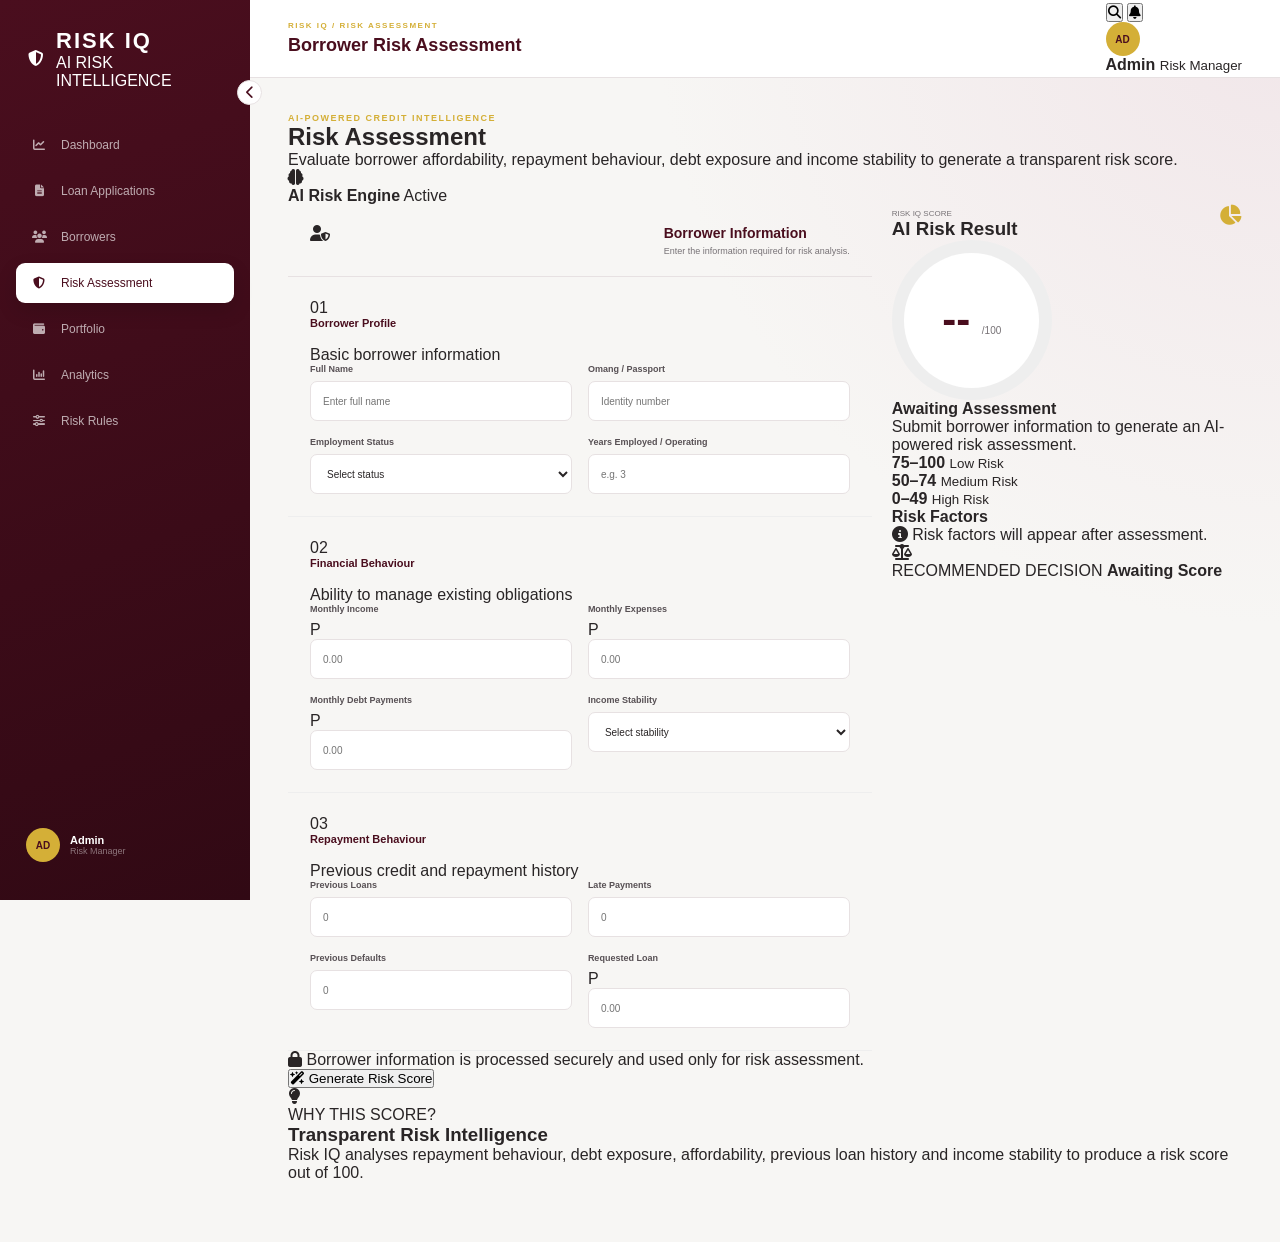
==== risk-assessment.html @ 7ef7d1f5 "Rename risk-assesment.html to risk-assessment.html" ====
<!DOCTYPE html>
<html lang="en">

<head>
    <meta charset="UTF-8">
    <meta name="viewport" content="width=device-width, initial-scale=1.0">

    <title>Risk IQ | Risk Assessment</title>

    <link rel="stylesheet" href="risk-assessment.css">

    <link
        rel="stylesheet"
        href="https://cdnjs.cloudflare.com/ajax/libs/font-awesome/6.7.2/css/all.min.css"
    >
</head>

<body>

<div class="app">

    <!-- ================= SIDEBAR ================= -->

    <aside class="sidebar">

        <div class="brand">

            <div class="brand-mark">
                <i class="fa-solid fa-shield-halved"></i>
            </div>

            <div class="brand-text">
                <h1>RISK IQ</h1>
                <span>AI RISK INTELLIGENCE</span>
            </div>

        </div>

        <button class="sidebar-toggle" id="sidebarToggle">
            <i class="fa-solid fa-chevron-left"></i>
        </button>


        <!-- NAVIGATION -->

        <nav class="navigation">

            <a href="index.html" class="nav-item">
                <i class="fa-solid fa-chart-line"></i>
                <span>Dashboard</span>
            </a>

            <a href="loan-applications.html" class="nav-item">
                <i class="fa-solid fa-file-lines"></i>
                <span>Loan Applications</span>
            </a>

            <a href="borrowers.html" class="nav-item">
                <i class="fa-solid fa-users"></i>
                <span>Borrowers</span>
            </a>

            <a href="risk-assessment.html" class="nav-item active">
                <i class="fa-solid fa-shield-halved"></i>
                <span>Risk Assessment</span>
            </a>

            <a href="portfolio.html" class="nav-item">
                <i class="fa-solid fa-wallet"></i>
                <span>Portfolio</span>
            </a>

            <a href="analytics.html" class="nav-item">
                <i class="fa-solid fa-chart-column"></i>
                <span>Analytics</span>
            </a>

            <a href="risk-rules.html" class="nav-item">
                <i class="fa-solid fa-sliders"></i>
                <span>Risk Rules</span>
            </a>

        </nav>


        <!-- SIDEBAR BOTTOM -->

        <div class="sidebar-bottom">

            <div class="admin-profile">

                <div class="avatar">
                    AD
                </div>

                <div class="admin-info">
                    <strong>Admin</strong>
                    <small>Risk Manager</small>
                </div>

            </div>

        </div>

    </aside>


    <!-- ================= MAIN ================= -->

    <main class="main">

        <!-- ================= TOPBAR ================= -->

        <header class="topbar">

            <div class="page-title">

                <div class="breadcrumb">
                    RISK IQ / RISK ASSESSMENT
                </div>

                <h2>Borrower Risk Assessment</h2>

            </div>


            <div class="top-actions">

                <button class="icon-button" title="Search">
                    <i class="fa-solid fa-magnifying-glass"></i>
                </button>

                <button class="icon-button notification" title="Notifications">
                    <i class="fa-solid fa-bell"></i>
                    <span></span>
                </button>


                <div class="top-profile">

                    <div class="avatar">
                        AD
                    </div>

                    <div>
                        <strong>Admin</strong>
                        <small>Risk Manager</small>
                    </div>

                </div>

            </div>

        </header>


        <!-- ================= CONTENT ================= -->

        <section class="content">


            <!-- PAGE HEADER -->

            <div class="page-header">

                <div>

                    <p class="eyebrow">
                        AI-POWERED CREDIT INTELLIGENCE
                    </p>

                    <h1>
                        Risk Assessment
                    </h1>

                    <p class="page-description">
                        Evaluate borrower affordability, repayment behaviour,
                        debt exposure and income stability to generate a
                        transparent risk score.
                    </p>

                </div>


                <div class="header-badge">

                    <i class="fa-solid fa-brain"></i>

                    <div>
                        <strong>AI Risk Engine</strong>
                        <span>Active</span>
                    </div>

                </div>

            </div>


            <!-- ================= ASSESSMENT CARD ================= -->

            <div class="assessment-layout">


                <!-- LEFT: FORM -->

                <div class="assessment-card">

                    <div class="card-header">

                        <div class="card-icon">
                            <i class="fa-solid fa-user-shield"></i>
                        </div>

                        <div>
                            <h3>Borrower Information</h3>
                            <p>
                                Enter the information required for risk analysis.
                            </p>
                        </div>

                    </div>


                    <form id="riskAssessmentForm">


                        <!-- BORROWER -->

                        <div class="form-section">

                            <div class="form-section-title">

                                <span>01</span>

                                <div>
                                    <h4>Borrower Profile</h4>
                                    <p>Basic borrower information</p>
                                </div>

                            </div>


                            <div class="form-grid">

                                <div class="form-group">

                                    <label for="fullName">
                                        Full Name
                                    </label>

                                    <input
                                        type="text"
                                        id="fullName"
                                        name="fullName"
                                        placeholder="Enter full name"
                                        required
                                    >

                                </div>


                                <div class="form-group">

                                    <label for="omang">
                                        Omang / Passport
                                    </label>

                                    <input
                                        type="text"
                                        id="omang"
                                        name="omang"
                                        placeholder="Identity number"
                                    >

                                </div>


                                <div class="form-group">

                                    <label for="employmentStatus">
                                        Employment Status
                                    </label>

                                    <select
                                        id="employmentStatus"
                                        name="employmentStatus"
                                    >

                                        <option value="">
                                            Select status
                                        </option>

                                        <option value="employed">
                                            Employed
                                        </option>

                                        <option value="self-employed">
                                            Self-employed
                                        </option>

                                        <option value="business-owner">
                                            Business Owner
                                        </option>

                                        <option value="unemployed">
                                            Unemployed
                                        </option>

                                    </select>

                                </div>


                                <div class="form-group">

                                    <label for="yearsEmployed">
                                        Years Employed / Operating
                                    </label>

                                    <input
                                        type="number"
                                        id="yearsEmployed"
                                        name="yearsEmployed"
                                        min="0"
                                        placeholder="e.g. 3"
                                    >

                                </div>

                            </div>

                        </div>


                        <!-- FINANCIAL -->

                        <div class="form-section">

                            <div class="form-section-title">

                                <span>02</span>

                                <div>
                                    <h4>Financial Behaviour</h4>
                                    <p>Ability to manage existing obligations</p>
                                </div>

                            </div>


                            <div class="form-grid">

                                <div class="form-group">

                                    <label for="monthlyIncome">
                                        Monthly Income
                                    </label>

                                    <div class="input-prefix">

                                        <span>P</span>

                                        <input
                                            type="number"
                                            id="monthlyIncome"
                                            name="monthlyIncome"
                                            min="0"
                                            placeholder="0.00"
                                            required
                                        >

                                    </div>

                                </div>


                                <div class="form-group">

                                    <label for="monthlyExpenses">
                                        Monthly Expenses
                                    </label>

                                    <div class="input-prefix">

                                        <span>P</span>

                                        <input
                                            type="number"
                                            id="monthlyExpenses"
                                            name="monthlyExpenses"
                                            min="0"
                                            placeholder="0.00"
                                            required
                                        >

                                    </div>

                                </div>


                                <div class="form-group">

                                    <label for="monthlyDebt">
                                        Monthly Debt Payments
                                    </label>

                                    <div class="input-prefix">

                                        <span>P</span>

                                        <input
                                            type="number"
                                            id="monthlyDebt"
                                            name="monthlyDebt"
                                            min="0"
                                            placeholder="0.00"
                                            required
                                        >

                                    </div>

                                </div>


                                <div class="form-group">

                                    <label for="incomeStability">
                                        Income Stability
                                    </label>

                                    <select
                                        id="incomeStability"
                                        name="incomeStability"
                                    >

                                        <option value="">
                                            Select stability
                                        </option>

                                        <option value="stable">
                                            Stable
                                        </option>

                                        <option value="moderate">
                                            Moderate
                                        </option>

                                        <option value="unstable">
                                            Unstable
                                        </option>

                                    </select>

                                </div>

                            </div>

                        </div>


                        <!-- REPAYMENT -->

                        <div class="form-section">

                            <div class="form-section-title">

                                <span>03</span>

                                <div>
                                    <h4>Repayment Behaviour</h4>
                                    <p>Previous credit and repayment history</p>
                                </div>

                            </div>


                            <div class="form-grid">

                                <div class="form-group">

                                    <label for="previousLoans">
                                        Previous Loans
                                    </label>

                                    <input
                                        type="number"
                                        id="previousLoans"
                                        name="previousLoans"
                                        min="0"
                                        placeholder="0"
                                    >

                                </div>


                                <div class="form-group">

                                    <label for="latePayments">
                                        Late Payments
                                    </label>

                                    <input
                                        type="number"
                                        id="latePayments"
                                        name="latePayments"
                                        min="0"
                                        placeholder="0"
                                    >

                                </div>


                                <div class="form-group">

                                    <label for="previousDefaults">
                                        Previous Defaults
                                    </label>

                                    <input
                                        type="number"
                                        id="previousDefaults"
                                        name="previousDefaults"
                                        min="0"
                                        placeholder="0"
                                    >

                                </div>


                                <div class="form-group">

                                    <label for="loanAmount">
                                        Requested Loan
                                    </label>

                                    <div class="input-prefix">

                                        <span>P</span>

                                        <input
                                            type="number"
                                            id="loanAmount"
                                            name="loanAmount"
                                            min="0"
                                            placeholder="0.00"
                                            required
                                        >

                                    </div>

                                </div>

                            </div>

                        </div>


                        <!-- ACTION -->

                        <div class="form-actions">

                            <div class="security-note">

                                <i class="fa-solid fa-lock"></i>

                                <span>
                                    Borrower information is processed securely
                                    and used only for risk assessment.
                                </span>

                            </div>


                            <button
                                type="submit"
                                class="assessment-button"
                            >

                                <i class="fa-solid fa-wand-magic-sparkles"></i>

                                Generate Risk Score

                            </button>

                        </div>

                    </form>

                </div>


                <!-- RIGHT: RISK RESULT -->

                <div class="risk-result-card">


                    <div class="result-header">

                        <div>

                            <p class="result-eyebrow">
                                RISK IQ SCORE
                            </p>

                            <h3>AI Risk Result</h3>

                        </div>

                        <i class="fa-solid fa-chart-pie"></i>

                    </div>


                    <!-- SCORE -->

                    <div class="score-container">

                        <div class="score-circle">

                            <div>

                                <strong id="riskScore">
                                    --
                                </strong>

                                <span>/100</span>

                            </div>

                        </div>

                        <h4 id="riskLevel">
                            Awaiting Assessment
                        </h4>

                        <p id="riskDescription">
                            Submit borrower information to generate
                            an AI-powered risk assessment.
                        </p>

                    </div>


                    <!-- RISK SCALE -->

                    <div class="risk-scale">

                        <div class="scale-item">

                            <span class="scale-dot low"></span>

                            <div>
                                <strong>75–100</strong>
                                <small>Low Risk</small>
                            </div>

                        </div>


                        <div class="scale-item">

                            <span class="scale-dot medium"></span>

                            <div>
                                <strong>50–74</strong>
                                <small>Medium Risk</small>
                            </div>

                        </div>


                        <div class="scale-item">

                            <span class="scale-dot high"></span>

                            <div>
                                <strong>0–49</strong>
                                <small>High Risk</small>
                            </div>

                        </div>

                    </div>


                    <!-- FACTORS -->

                    <div class="risk-factors">

                        <h4>
                            Risk Factors
                        </h4>

                        <div id="riskFactors">

                            <div class="empty-factor">

                                <i class="fa-solid fa-circle-info"></i>

                                <span>
                                    Risk factors will appear after assessment.
                                </span>

                            </div>

                        </div>

                    </div>


                    <!-- DECISION -->

                    <div class="decision-box">

                        <div class="decision-icon">
                            <i class="fa-solid fa-scale-balanced"></i>
                        </div>

                        <div>

                            <span>
                                RECOMMENDED DECISION
                            </span>

                            <strong id="loanDecision">
                                Awaiting Score
                            </strong>

                        </div>

                    </div>


                </div>

            </div>


            <!-- ================= EXPLANATION ================= -->

            <div class="explanation-card">

                <div class="explanation-icon">
                    <i class="fa-solid fa-lightbulb"></i>
                </div>

                <div>

                    <span>
                        WHY THIS SCORE?
                    </span>

                    <h3>
                        Transparent Risk Intelligence
                    </h3>

                    <p id="riskReasoning">

                        Risk IQ analyses repayment behaviour,
                        debt exposure, affordability, previous loan
                        history and income stability to produce a
                        risk score out of 100.

                    </p>

                </div>

            </div>

        </section>

    </main>

</div>


<!-- ================= JAVASCRIPT ================= -->

<script type="module" src="risk-assessment.js"></script>

</body>

</html>
---- risk-assessment.css ----
:root {

    --burgundy: #4A0E1E;
    --burgundy-dark: #310914;
    --burgundy-light: #6B1A2C;

    --gold: #D4AF37;
    --gold-light: #F3E5A3;

    --white: #ffffff;

    --background: #F7F6F4;
    --text: #292526;
    --muted: #777276;

    --border: #E7E1E2;

    --green: #2E7D5B;
    --red: #B84040;

}


/* ================= RESET ================= */

* {
    box-sizing: border-box;
    margin: 0;
    padding: 0;
}


body {

    font-family: Arial, sans-serif;

    background:
        radial-gradient(
            circle at top right,
            #f1e6e9 0,
            transparent 35%
        ),
        var(--background);

    color: var(--text);

}


a {
    text-decoration: none;
    color: inherit;
}


button,
input,
select {
    font-family: inherit;
}


/* ================= APP ================= */

.app {
    min-height: 100vh;
}


/* ================= SIDEBAR ================= */

.sidebar {

    width: 250px;

    height: 100vh;

    position: fixed;

    left: 0;
    top: 0;

    background:
        linear-gradient(
            160deg,
            var(--burgundy),
            var(--burgundy-dark)
        );

    color: white;

    padding: 24px 16px;

    display: flex;
    flex-direction: column;

    transition: .25s ease;

    z-index: 20;

}


.brand {

    display: flex;

    align-items: center;

    gap: 12px;

    padding:
        4px
        12px
        35px;

}


.brand-logo {

    width: 43px;
    height: 43px;

    border-radius: 12px;

    background: var(--gold);

    color: var(--burgundy);

    display: grid;

    place-items: center;

    font-size: 20px;

    box-shadow:
        0 8px 20px #0003;

}


.brand-text h1 {

    font-size: 22px;

    letter-spacing: 2px;

    font-weight: 900;

}


.brand-text h1 span {
    color: var(--gold);
}


.brand-text small {

    display: block;

    color: #ffffff99;

    font-size: 7px;

    letter-spacing: 1.5px;

    margin-top: 2px;

}


.navigation {

    display: flex;

    flex-direction: column;

    gap: 6px;

}


.nav-item {

    color: #ffffffa8;

    padding: 13px 14px;

    border-radius: 9px;

    display: flex;

    align-items: center;

    gap: 13px;

    font-size: 12px;

    transition: .2s;

}


.nav-item i {
    width: 18px;
    text-align: center;
}


.nav-item:hover {

    background: #ffffff12;

    color: white;

}


.nav-item.active {

    background: white;

    color: var(--burgundy);

    box-shadow:
        0 8px 20px #0002;

}


.sidebar-bottom {
    margin-top: auto;
}


.system-status {

    font-size: 9px;

    color: #ffffff80;

    padding: 12px 10px;

    border-bottom:
        1px solid #ffffff15;

    margin-bottom: 10px;

}


.status-dot {

    width: 7px;
    height: 7px;

    display: inline-block;

    border-radius: 50%;

    background: #4CAF50;

    margin-right: 7px;

}


.admin-profile {

    padding: 14px 10px;

    display: flex;

    align-items: center;

    gap: 10px;

}


.admin-profile strong,
.admin-profile small {
    display: block;
}


.admin-profile strong {
    font-size: 11px;
}


.admin-profile small {

    color: #ffffff70;

    font-size: 9px;

}


.avatar {

    width: 34px;
    height: 34px;

    border-radius: 50%;

    background: var(--gold);

    color: var(--burgundy);

    display: grid;

    place-items: center;

    font-weight: bold;

    font-size: 10px;

}


/* ================= SIDEBAR BUTTON ================= */

.sidebar-toggle {

    position: absolute;

    right: -12px;
    top: 80px;

    width: 25px;
    height: 25px;

    border-radius: 50%;

    border:
        1px solid var(--border);

    background: white;

    color: var(--burgundy);

    cursor: pointer;

}


/* ================= COLLAPSED ================= */

.sidebar.collapsed {
    width: 72px;
}


.sidebar.collapsed .brand-text,
.sidebar.collapsed .nav-item span,
.sidebar.collapsed .admin-profile > div:nth-child(2),
.sidebar.collapsed .system-status {
    display: none;
}


.sidebar.collapsed .brand,
.sidebar.collapsed .nav-item,
.sidebar.collapsed .admin-profile {
    justify-content: center;
}


.main {
    margin-left: 250px;
    transition: .25s ease;
}


.main.collapsed {
    margin-left: 72px;
}


/* ================= TOPBAR ================= */

.topbar {

    height: 78px;

    background: white;

    border-bottom:
        1px solid var(--border);

    padding:
        0 38px;

    display: flex;

    align-items: center;

    justify-content: space-between;

}


.breadcrumb {

    color: var(--gold);

    font-size: 8px;

    letter-spacing: 1.5px;

    font-weight: bold;

}


.topbar h2 {

    color: var(--burgundy);

    font-size: 18px;

    margin-top: 5px;

}


.top-right {

    display: flex;

    align-items: center;

    gap: 18px;

}


.live-indicator {

    font-size: 8px;

    color: var(--green);

    font-weight: bold;

}


.live-indicator span {

    display: inline-block;

    width: 6px;
    height: 6px;

    border-radius: 50%;

    background: var(--green);

    margin-right: 5px;

}


/* ================= CONTENT ================= */

.content {

    padding:
        35px
        38px
        60px;

}


.page-heading {

    display: flex;

    justify-content: space-between;

    align-items: center;

    margin-bottom: 30px;

}


.eyebrow {

    color: var(--gold);

    font-size: 9px;

    font-weight: bold;

    letter-spacing: 1.5px;

}


.page-heading h1 {

    color: var(--burgundy);

    font-size: 34px;

    margin: 7px 0;

    letter-spacing: -.7px;

}


.page-heading h1 strong {
    color: var(--gold);
}


.page-heading p {

    color: var(--muted);

    font-size: 11px;

    max-width: 580px;

    line-height: 1.6;

}


/* ================= ENGINE ================= */

.engine-card {

    display: flex;

    align-items: center;

    gap: 12px;

    background: white;

    border: 1px solid var(--border);

    padding: 13px 16px;

    border-radius: 12px;

    box-shadow:
        0 10px 30px #4a0e1e08;

}


.engine-icon {

    width: 38px;
    height: 38px;

    border-radius: 9px;

    background: #f8f0d6;

    color: var(--gold);

    display: grid;

    place-items: center;

}


.engine-card strong,
.engine-card span {

    display: block;

}


.engine-card strong {

    color: var(--burgundy);

    font-size: 10px;

}


.engine-card span {

    color: var(--muted);

    font-size: 8px;

    margin-top: 3px;

}


.engine-card > i {

    color: var(--green);

    margin-left: 8px;

}


/* ================= LAYOUT ================= */

.assessment-layout {

    display: grid;

    grid-template-columns:
        minmax(500px, 1.25fr)
        minmax(350px, .75fr);

    gap: 20px;

    align-items: start;

}


.card {

    background: white;

    border:
        1px solid var(--border);

    border-radius: 13px;

    box-shadow:
        0 8px 30px #4a0e1e07;

}


/* ================= CARD HEADER ================= */

.card-header {

    display: flex;

    justify-content: space-between;

    align-items: flex-start;

    padding: 20px 22px;

    border-bottom:
        1px solid var(--border);

}


.card-header h3 {

    color: var(--burgundy);

    font-size: 14px;

}


.card-header h3 i {

    color: var(--gold);

    margin-right: 7px;

}


.card-header p {

    color: var(--muted);

    font-size: 9px;

    margin-top: 5px;

}


.required {

    color: var(--muted);

    font-size: 8px;

}


/* ================= FORM ================= */

.form-section {

    padding: 22px;

    border-bottom:
        1px solid #eee;

}


.form-section h4 {

    color: var(--burgundy);

    font-size: 11px;

    margin-bottom: 17px;

}


.form-section h4 i {

    color: var(--gold);

    margin-right: 7px;

}


.form-grid {

    display: grid;

    grid-template-columns: 1fr 1fr;

    gap: 16px;

}


.form-group label {

    display: block;

    color: #575054;

    font-size: 9px;

    font-weight: bold;

    margin-bottom: 7px;

}


.form-group input,
.form-group select {

    width: 100%;

    height: 40px;

    border:
        1px solid var(--border);

    border-radius: 7px;

    padding:
        0 12px;

    background: #fff;

    outline: none;

    color: var(--text);

    font-size: 10px;

    transition: .2s;

}


.form-group input:focus,
.form-group select:focus {

    border-color: var(--gold);

    box-shadow:
        0 0 0 3px #d4af3715;

}


/* ================= MONEY ================= */

.money-input {

    display: flex;

    height: 40px;

    border:
        1px solid var(--border);

    border-radius: 7px;

    overflow: hidden;

}


.money-input span {

    width: 38px;

    display: grid;

    place-items: center;

    background: #faf7ec;

    color: var(--gold);

    font-weight: bold;

    font-size: 11px;

}


.money-input input {

    border: 0 !important;

    box-shadow: none !important;

}


/* ================= BUTTON ================= */

.assess-button {

    width: calc(100% - 44px);

    margin: 22px;

    border: 0;

    height: 48px;

    border-radius: 8px;

    background:
        linear-gradient(
            135deg,
            var(--burgundy),
            var(--burgundy-light)
        );

    color: white;

    font-size: 11px;

    font-weight: bold;

    cursor: pointer;

    display: flex;

    justify-content: center;

    align-items: center;

    gap: 12px;

    transition: .2s;

    box-shadow:
        0 8px 20px #4a0e1e25;

}


.assess-button:hover {

    transform: translateY(-2px);

    box-shadow:
        0 12px 25px #4a0e1e35;

}


/* ================= RESULT ================= */

.result-panel {

    display: flex;

    flex-direction: column;

    gap: 18px;

}


.result-card {

    padding: 22px;

    background:
        linear-gradient(
            145deg,
            #ffffff,
            #fffdf8
        );

}


.result-header {

    display: flex;

    justify-content: space-between;

}


.result-label {

    color: var(--gold);

    font-size: 9px;

    font-weight: bold;

    letter-spacing: 1.5px;

}


.result-header p {

    color: var(--muted);

    font-size: 8px;

    margin-top: 4px;

}


.result-header > i {

    color: var(--gold);

    font-size: 20px;

}


/* ================= SCORE ================= */

.score-area {

    display: flex;

    flex-direction: column;

    align-items: center;

    padding: 22px 0;

}


.score-circle {

    width: 160px;
    height: 160px;

    border-radius: 50%;

    background:
        conic-gradient(
            var(--gold) 0deg,
            var(--burgundy) 0deg,
            #eee 0deg
        );

    display: grid;

    place-items: center;

    position: relative;

}


.score-circle::after {

    content: "";

    position: absolute;

    width: 135px;
    height: 135px;

    border-radius: 50%;

    background: white;

}


.score-circle div {

    position: relative;

    z-index: 2;

    text-align: center;

}


.score-circle strong {

    color: var(--burgundy);

    font-size: 42px;

}


.score-circle span {

    color: var(--muted);

    font-size: 10px;

}


.risk-status {

    margin-top: 14px;

    padding:
        7px 14px;

    border-radius: 20px;

    background: #f2eeee;

    color: var(--muted);

    font-size: 9px;

    font-weight: bold;

    letter-spacing: .5px;

}


/* ================= RECOMMENDATION ================= */

.recommendation {

    display: flex;

    gap: 12px;

    padding: 14px;

    background: #faf7ec;

    border-radius: 9px;

}


.recommendation > i {

    color: var(--gold);

    margin-top: 2px;

}


.recommendation strong {

    color: var(--burgundy);

    font-size: 10px;

}


.recommendation p {

    color: var(--muted);

    font-size: 9px;

    line-height: 1.5;

    margin-top: 4px;

}


/* ================= BREAKDOWN ================= */

.breakdown-card {

    padding-bottom: 18px;

}


.risk-factor {

    padding:
        12px 22px;

}


.factor-name {

    display: flex;

    justify-content: space-between;

    margin-bottom: 7px;

}


.factor-name span {

    color: #5d565a;

    font-size: 9px;

}


.factor-name strong {

    color: var(--burgundy);

    font-size: 9px;

}


.progress {

    width: 100%;

    height: 6px;

    background: #eee;

    border-radius: 10px;

    overflow: hidden;

}


.progress i {

    display: block;

    width: 0%;

    height: 100%;

    background:
        linear-gradient(
            90deg,
            var(--burgundy),
            var(--gold)
        );

    border-radius: 10px;

    transition:
        width .7s ease;

}


/* ================= REASONING ================= */

.reasoning-card {

    padding-bottom: 10px;

}


.reasoning-item {

    display: flex;

    gap: 10px;

    padding:
        11px 20px;

    border-bottom:
        1px solid #eee;

}


.reasoning-item i {

    color: var(--gold);

    margin-top: 2px;

}


.reasoning-item p {

    color: #625c60;

    font-size: 9px;

    line-height: 1.5;

}


.empty-reasoning {

    text-align: center;

    padding: 25px;

    color: var(--muted);

}


.empty-reasoning i {

    font-size: 20px;

    color: var(--gold);

    margin-bottom: 10px;

}


.empty-reasoning p {

    font-size: 9px;

}


/* ================= RESPONSIVE ================= */

@media(max-width:1100px) {

    .assessment-layout {

        grid-template-columns: 1fr;

    }

    .result-panel {

        display: grid;

        grid-template-columns: 1fr 1fr;

    }

    .reasoning-card {

        grid-column: 1 / -1;

    }

}


@media(max-width:800px) {

    .sidebar {

        width: 72px;

    }

    .brand-text,
    .nav-item span,
    .admin-profile > div:nth-child(2),
    .system-status {

        display: none;

    }

    .brand,
    .nav-item,
    .admin-profile {

        justify-content: center;

    }

    .main {

        margin-left: 72px;

    }

    .page-heading {

        flex-direction: column;

        align-items: flex-start;

        gap: 20px;

    }

    .result-panel {

        display: block;

    }

}


@media(max-width:600px) {

    .content {

        padding:
            25px 16px;

    }

    .topbar {

        padding:
            0 16px;

    }

    .form-grid {

        grid-template-columns: 1fr;

    }

    .page-heading h1 {

        font-size: 27px;

    }

}
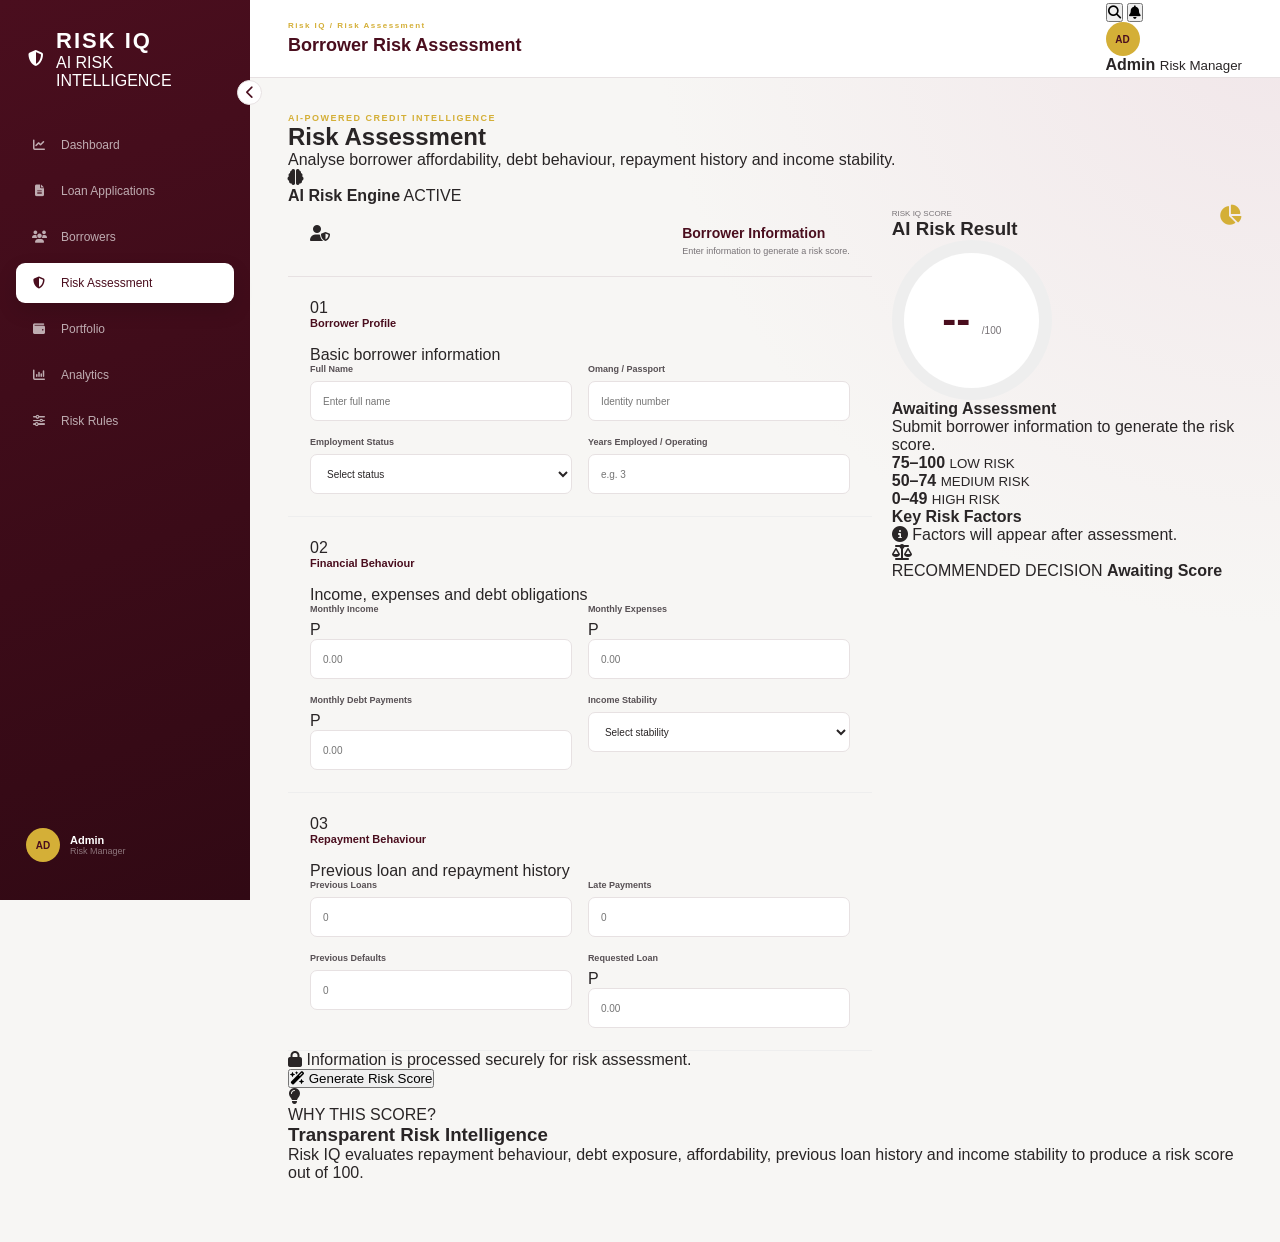
==== commit 4a70545e: "Refactor comments and improve text clarity Refactor comments and improve text clarity throughout the" ====
--- a/risk-assessment.html
+++ b/risk-assessment.html
@@ -19,8 +19,7 @@
 
 <div class="app">
 
-    <!-- ================= SIDEBAR ================= -->
-
+    <!-- SIDEBAR -->
     <aside class="sidebar">
 
         <div class="brand">
@@ -36,12 +35,14 @@
 
         </div>
 
-        <button class="sidebar-toggle" id="sidebarToggle">
+        <button
+            type="button"
+            class="sidebar-toggle"
+            id="sidebarToggle"
+        >
             <i class="fa-solid fa-chevron-left"></i>
         </button>
 
-
-        <!-- NAVIGATION -->
 
         <nav class="navigation">
 
@@ -50,7 +51,7 @@
                 <span>Dashboard</span>
             </a>
 
-            <a href="loan-applications.html" class="nav-item">
+            <a href="Loan-applications.html" class="nav-item">
                 <i class="fa-solid fa-file-lines"></i>
                 <span>Loan Applications</span>
             </a>
@@ -83,8 +84,6 @@
         </nav>
 
 
-        <!-- SIDEBAR BOTTOM -->
-
         <div class="sidebar-bottom">
 
             <div class="admin-profile">
@@ -105,18 +104,17 @@
     </aside>
 
 
-    <!-- ================= MAIN ================= -->
-
+    <!-- MAIN -->
     <main class="main">
 
-        <!-- ================= TOPBAR ================= -->
-
+
+        <!-- TOPBAR -->
         <header class="topbar">
 
             <div class="page-title">
 
                 <div class="breadcrumb">
-                    RISK IQ / RISK ASSESSMENT
+                    Risk IQ / Risk Assessment
                 </div>
 
                 <h2>Borrower Risk Assessment</h2>
@@ -126,11 +124,20 @@
 
             <div class="top-actions">
 
-                <button class="icon-button" title="Search">
+                <button
+                    type="button"
+                    class="icon-button"
+                    title="Search"
+                >
                     <i class="fa-solid fa-magnifying-glass"></i>
                 </button>
 
-                <button class="icon-button notification" title="Notifications">
+
+                <button
+                    type="button"
+                    class="icon-button notification"
+                    title="Notifications"
+                >
                     <i class="fa-solid fa-bell"></i>
                     <span></span>
                 </button>
@@ -154,13 +161,12 @@
         </header>
 
 
-        <!-- ================= CONTENT ================= -->
-
+
+        <!-- CONTENT -->
         <section class="content">
 
 
-            <!-- PAGE HEADER -->
-
+            <!-- HEADER -->
             <div class="page-header">
 
                 <div>
@@ -174,9 +180,8 @@
                     </h1>
 
                     <p class="page-description">
-                        Evaluate borrower affordability, repayment behaviour,
-                        debt exposure and income stability to generate a
-                        transparent risk score.
+                        Analyse borrower affordability, debt behaviour,
+                        repayment history and income stability.
                     </p>
 
                 </div>
@@ -188,7 +193,7 @@
 
                     <div>
                         <strong>AI Risk Engine</strong>
-                        <span>Active</span>
+                        <span>ACTIVE</span>
                     </div>
 
                 </div>
@@ -196,13 +201,12 @@
             </div>
 
 
-            <!-- ================= ASSESSMENT CARD ================= -->
-
+
+            <!-- MAIN GRID -->
             <div class="assessment-layout">
 
 
-                <!-- LEFT: FORM -->
-
+                <!-- FORM CARD -->
                 <div class="assessment-card">
 
                     <div class="card-header">
@@ -213,19 +217,20 @@
 
                         <div>
                             <h3>Borrower Information</h3>
+
                             <p>
-                                Enter the information required for risk analysis.
+                                Enter information to generate a risk score.
                             </p>
                         </div>
 
                     </div>
 
 
+
                     <form id="riskAssessmentForm">
 
 
-                        <!-- BORROWER -->
-
+                        <!-- SECTION 1 -->
                         <div class="form-section">
 
                             <div class="form-section-title">
@@ -241,6 +246,7 @@
 
 
                             <div class="form-grid">
+
 
                                 <div class="form-group">
 
@@ -253,10 +259,10 @@
                                         id="fullName"
                                         name="fullName"
                                         placeholder="Enter full name"
-                                        required
                                     >
 
                                 </div>
+
 
 
                                 <div class="form-group">
@@ -275,6 +281,7 @@
                                 </div>
 
 
+
                                 <div class="form-group">
 
                                     <label for="employmentStatus">
@@ -309,6 +316,7 @@
                                     </select>
 
                                 </div>
+
 
 
                                 <div class="form-group">
@@ -332,8 +340,8 @@
                         </div>
 
 
-                        <!-- FINANCIAL -->
-
+
+                        <!-- SECTION 2 -->
                         <div class="form-section">
 
                             <div class="form-section-title">
@@ -342,13 +350,14 @@
 
                                 <div>
                                     <h4>Financial Behaviour</h4>
-                                    <p>Ability to manage existing obligations</p>
+                                    <p>Income, expenses and debt obligations</p>
                                 </div>
 
                             </div>
 
 
                             <div class="form-grid">
+
 
                                 <div class="form-group">
 
@@ -366,12 +375,12 @@
                                             name="monthlyIncome"
                                             min="0"
                                             placeholder="0.00"
-                                            required
                                         >
 
                                     </div>
 
                                 </div>
+
 
 
                                 <div class="form-group">
@@ -390,12 +399,12 @@
                                             name="monthlyExpenses"
                                             min="0"
                                             placeholder="0.00"
-                                            required
                                         >
 
                                     </div>
 
                                 </div>
+
 
 
                                 <div class="form-group">
@@ -414,12 +423,12 @@
                                             name="monthlyDebt"
                                             min="0"
                                             placeholder="0.00"
-                                            required
                                         >
 
                                     </div>
 
                                 </div>
+
 
 
                                 <div class="form-group">
@@ -458,8 +467,8 @@
                         </div>
 
 
-                        <!-- REPAYMENT -->
-
+
+                        <!-- SECTION 3 -->
                         <div class="form-section">
 
                             <div class="form-section-title">
@@ -468,13 +477,14 @@
 
                                 <div>
                                     <h4>Repayment Behaviour</h4>
-                                    <p>Previous credit and repayment history</p>
+                                    <p>Previous loan and repayment history</p>
                                 </div>
 
                             </div>
 
 
                             <div class="form-grid">
+
 
                                 <div class="form-group">
 
@@ -493,6 +503,7 @@
                                 </div>
 
 
+
                                 <div class="form-group">
 
                                     <label for="latePayments">
@@ -510,6 +521,7 @@
                                 </div>
 
 
+
                                 <div class="form-group">
 
                                     <label for="previousDefaults">
@@ -527,6 +539,7 @@
                                 </div>
 
 
+
                                 <div class="form-group">
 
                                     <label for="loanAmount">
@@ -543,7 +556,6 @@
                                             name="loanAmount"
                                             min="0"
                                             placeholder="0.00"
-                                            required
                                         >
 
                                     </div>
@@ -555,8 +567,8 @@
                         </div>
 
 
+
                         <!-- ACTION -->
-
                         <div class="form-actions">
 
                             <div class="security-note">
@@ -564,8 +576,8 @@
                                 <i class="fa-solid fa-lock"></i>
 
                                 <span>
-                                    Borrower information is processed securely
-                                    and used only for risk assessment.
+                                    Information is processed securely
+                                    for risk assessment.
                                 </span>
 
                             </div>
@@ -589,8 +601,8 @@
                 </div>
 
 
-                <!-- RIGHT: RISK RESULT -->
-
+
+                <!-- RESULT CARD -->
                 <div class="risk-result-card">
 
 
@@ -602,7 +614,9 @@
                                 RISK IQ SCORE
                             </p>
 
-                            <h3>AI Risk Result</h3>
+                            <h3>
+                                AI Risk Result
+                            </h3>
 
                         </div>
 
@@ -611,8 +625,8 @@
                     </div>
 
 
+
                     <!-- SCORE -->
-
                     <div class="score-container">
 
                         <div class="score-circle">
@@ -629,21 +643,24 @@
 
                         </div>
 
+
                         <h4 id="riskLevel">
                             Awaiting Assessment
                         </h4>
 
+
                         <p id="riskDescription">
                             Submit borrower information to generate
-                            an AI-powered risk assessment.
+                            the risk score.
                         </p>
 
                     </div>
 
 
-                    <!-- RISK SCALE -->
-
+
+                    <!-- SCALE -->
                     <div class="risk-scale">
+
 
                         <div class="scale-item">
 
@@ -651,7 +668,7 @@
 
                             <div>
                                 <strong>75–100</strong>
-                                <small>Low Risk</small>
+                                <small>LOW RISK</small>
                             </div>
 
                         </div>
@@ -663,7 +680,7 @@
 
                             <div>
                                 <strong>50–74</strong>
-                                <small>Medium Risk</small>
+                                <small>MEDIUM RISK</small>
                             </div>
 
                         </div>
@@ -675,7 +692,7 @@
 
                             <div>
                                 <strong>0–49</strong>
-                                <small>High Risk</small>
+                                <small>HIGH RISK</small>
                             </div>
 
                         </div>
@@ -683,14 +700,15 @@
                     </div>
 
 
+
                     <!-- FACTORS -->
-
                     <div class="risk-factors">
 
                         <h4>
-                            Risk Factors
+                            Key Risk Factors
                         </h4>
 
+
                         <div id="riskFactors">
 
                             <div class="empty-factor">
@@ -698,7 +716,7 @@
                                 <i class="fa-solid fa-circle-info"></i>
 
                                 <span>
-                                    Risk factors will appear after assessment.
+                                    Factors will appear after assessment.
                                 </span>
 
                             </div>
@@ -708,13 +726,16 @@
                     </div>
 
 
+
                     <!-- DECISION -->
-
                     <div class="decision-box">
 
                         <div class="decision-icon">
+
                             <i class="fa-solid fa-scale-balanced"></i>
-                        </div>
+
+                        </div>
+
 
                         <div>
 
@@ -730,19 +751,21 @@
 
                     </div>
 
-
                 </div>
 
             </div>
 
 
-            <!-- ================= EXPLANATION ================= -->
-
+
+            <!-- EXPLANATION -->
             <div class="explanation-card">
 
                 <div class="explanation-icon">
+
                     <i class="fa-solid fa-lightbulb"></i>
-                </div>
+
+                </div>
+
 
                 <div>
 
@@ -756,7 +779,7 @@
 
                     <p id="riskReasoning">
 
-                        Risk IQ analyses repayment behaviour,
+                        Risk IQ evaluates repayment behaviour,
                         debt exposure, affordability, previous loan
                         history and income stability to produce a
                         risk score out of 100.
@@ -767,6 +790,7 @@
 
             </div>
 
+
         </section>
 
     </main>
@@ -774,8 +798,6 @@
 </div>
 
 
-<!-- ================= JAVASCRIPT ================= -->
-
 <script type="module" src="risk-assessment.js"></script>
 
 </body>
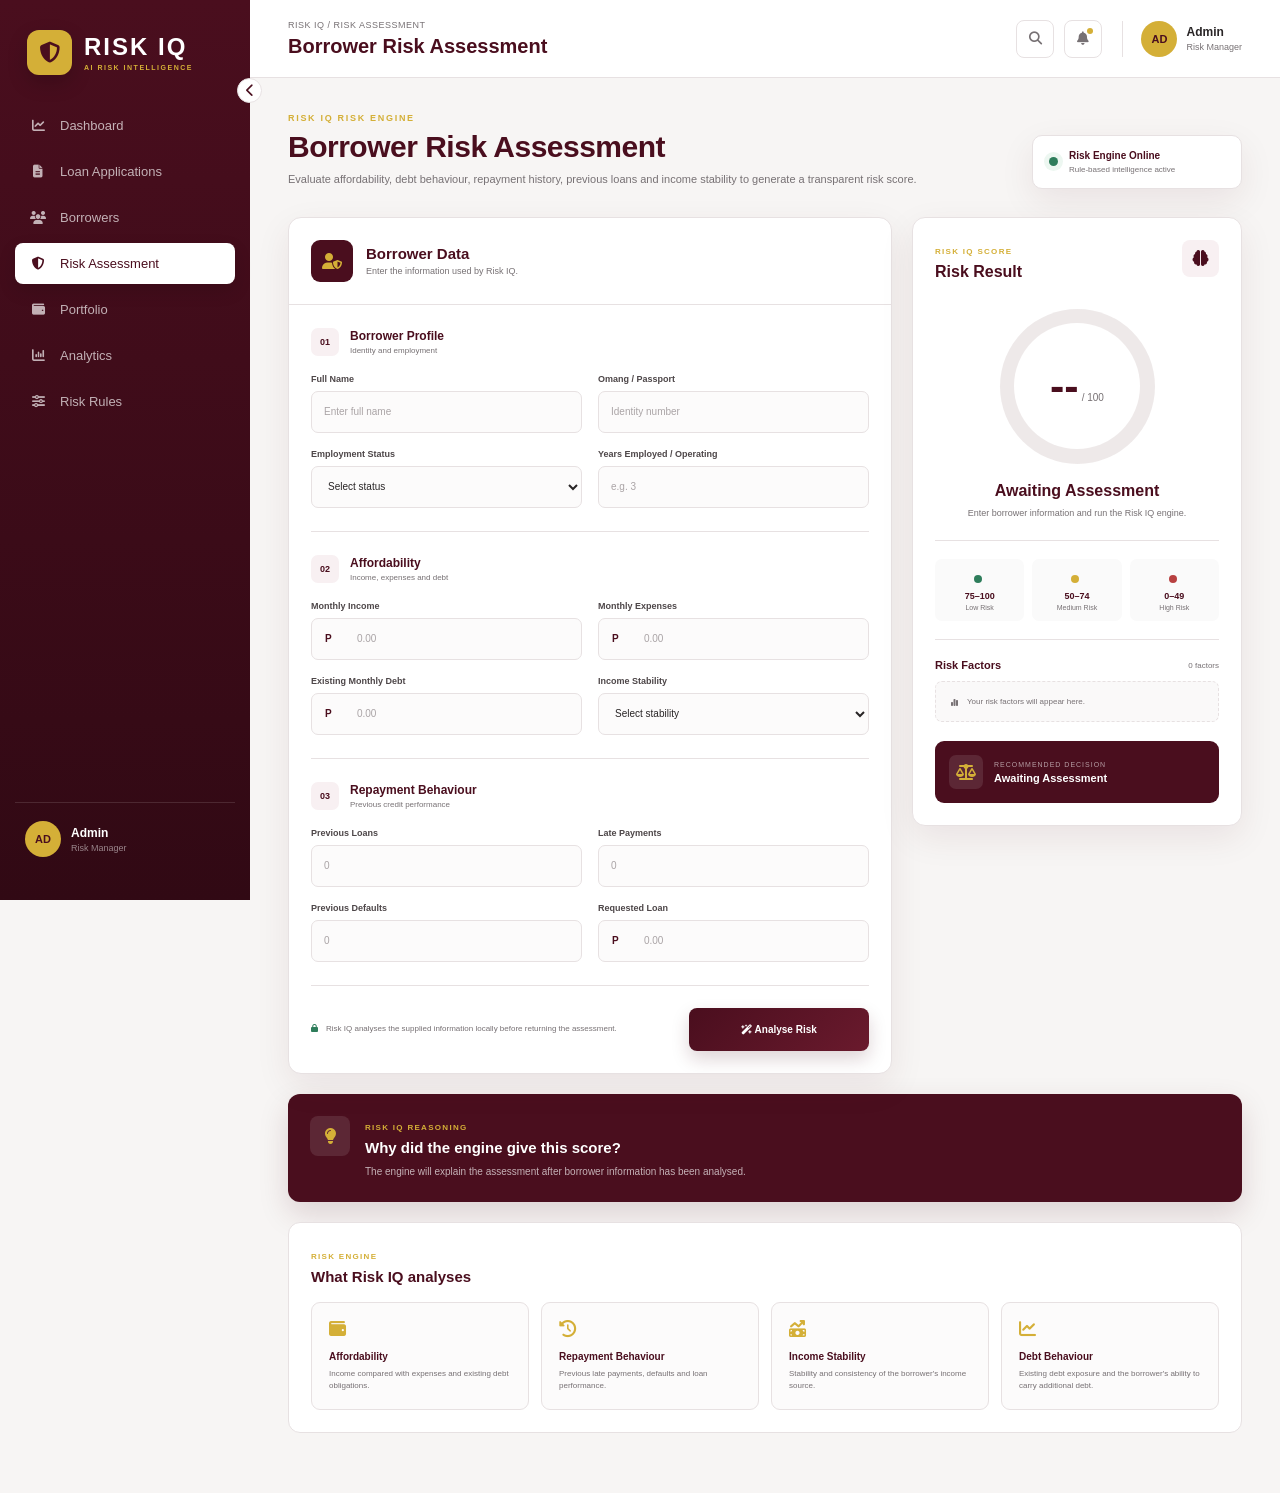
==== commit a1272067: "Refactor HTML structure and improve semantics" ====
--- a/risk-assessment.html
+++ b/risk-assessment.html
@@ -19,12 +19,13 @@
 
 <div class="app">
 
-    <!-- SIDEBAR -->
-    <aside class="sidebar">
+    <!-- ================= SIDEBAR ================= -->
+
+    <aside class="sidebar" id="sidebar">
 
         <div class="brand">
 
-            <div class="brand-mark">
+            <div class="brand-icon">
                 <i class="fa-solid fa-shield-halved"></i>
             </div>
 
@@ -34,6 +35,7 @@
             </div>
 
         </div>
+
 
         <button
             type="button"
@@ -104,17 +106,20 @@
     </aside>
 
 
-    <!-- MAIN -->
-    <main class="main">
-
-
-        <!-- TOPBAR -->
+
+    <!-- ================= MAIN ================= -->
+
+    <main class="main" id="main">
+
+
+        <!-- ================= TOPBAR ================= -->
+
         <header class="topbar">
 
             <div class="page-title">
 
                 <div class="breadcrumb">
-                    Risk IQ / Risk Assessment
+                    RISK IQ / RISK ASSESSMENT
                 </div>
 
                 <h2>Borrower Risk Assessment</h2>
@@ -124,20 +129,11 @@
 
             <div class="top-actions">
 
-                <button
-                    type="button"
-                    class="icon-button"
-                    title="Search"
-                >
+                <button type="button" class="icon-button">
                     <i class="fa-solid fa-magnifying-glass"></i>
                 </button>
 
-
-                <button
-                    type="button"
-                    class="icon-button notification"
-                    title="Notifications"
-                >
+                <button type="button" class="icon-button notification">
                     <i class="fa-solid fa-bell"></i>
                     <span></span>
                 </button>
@@ -162,38 +158,41 @@
 
 
 
-        <!-- CONTENT -->
+        <!-- ================= CONTENT ================= -->
+
         <section class="content">
 
 
-            <!-- HEADER -->
+            <!-- PAGE INTRO -->
+
             <div class="page-header">
 
                 <div>
 
                     <p class="eyebrow">
-                        AI-POWERED CREDIT INTELLIGENCE
+                        RISK IQ RISK ENGINE
                     </p>
 
                     <h1>
-                        Risk Assessment
+                        Borrower Risk Assessment
                     </h1>
 
                     <p class="page-description">
-                        Analyse borrower affordability, debt behaviour,
-                        repayment history and income stability.
+                        Evaluate affordability, debt behaviour, repayment history,
+                        previous loans and income stability to generate a
+                        transparent risk score.
                     </p>
 
                 </div>
 
 
-                <div class="header-badge">
-
-                    <i class="fa-solid fa-brain"></i>
+                <div class="engine-status">
+
+                    <span class="status-dot"></span>
 
                     <div>
-                        <strong>AI Risk Engine</strong>
-                        <span>ACTIVE</span>
+                        <strong>Risk Engine Online</strong>
+                        <small>Rule-based intelligence active</small>
                     </div>
 
                 </div>
@@ -202,51 +201,49 @@
 
 
 
-            <!-- MAIN GRID -->
-            <div class="assessment-layout">
-
-
-                <!-- FORM CARD -->
-                <div class="assessment-card">
-
-                    <div class="card-header">
-
-                        <div class="card-icon">
+            <!-- ================= ENGINE ================= -->
+
+            <div class="engine-layout">
+
+
+                <!-- ================= INPUT PANEL ================= -->
+
+                <section class="input-panel">
+
+                    <div class="panel-heading">
+
+                        <div class="heading-icon">
                             <i class="fa-solid fa-user-shield"></i>
                         </div>
 
                         <div>
-                            <h3>Borrower Information</h3>
-
-                            <p>
-                                Enter information to generate a risk score.
-                            </p>
-                        </div>
-
-                    </div>
-
+                            <h3>Borrower Data</h3>
+                            <p>Enter the information used by Risk IQ.</p>
+                        </div>
+
+                    </div>
 
 
                     <form id="riskAssessmentForm">
 
 
-                        <!-- SECTION 1 -->
+                        <!-- BORROWER -->
+
                         <div class="form-section">
 
-                            <div class="form-section-title">
+                            <div class="section-title">
 
                                 <span>01</span>
 
                                 <div>
                                     <h4>Borrower Profile</h4>
-                                    <p>Basic borrower information</p>
+                                    <small>Identity and employment</small>
                                 </div>
 
                             </div>
 
 
                             <div class="form-grid">
-
 
                                 <div class="form-group">
 
@@ -264,7 +261,6 @@
                                 </div>
 
 
-
                                 <div class="form-group">
 
                                     <label for="omang">
@@ -281,17 +277,13 @@
                                 </div>
 
 
-
                                 <div class="form-group">
 
                                     <label for="employmentStatus">
                                         Employment Status
                                     </label>
 
-                                    <select
-                                        id="employmentStatus"
-                                        name="employmentStatus"
-                                    >
+                                    <select id="employmentStatus">
 
                                         <option value="">
                                             Select status
@@ -318,7 +310,6 @@
                                 </div>
 
 
-
                                 <div class="form-group">
 
                                     <label for="yearsEmployed">
@@ -328,7 +319,6 @@
                                     <input
                                         type="number"
                                         id="yearsEmployed"
-                                        name="yearsEmployed"
                                         min="0"
                                         placeholder="e.g. 3"
                                     >
@@ -341,23 +331,23 @@
 
 
 
-                        <!-- SECTION 2 -->
+                        <!-- FINANCIAL -->
+
                         <div class="form-section">
 
-                            <div class="form-section-title">
+                            <div class="section-title">
 
                                 <span>02</span>
 
                                 <div>
-                                    <h4>Financial Behaviour</h4>
-                                    <p>Income, expenses and debt obligations</p>
+                                    <h4>Affordability</h4>
+                                    <small>Income, expenses and debt</small>
                                 </div>
 
                             </div>
 
 
                             <div class="form-grid">
-
 
                                 <div class="form-group">
 
@@ -365,15 +355,15 @@
                                         Monthly Income
                                     </label>
 
-                                    <div class="input-prefix">
+                                    <div class="money-input">
 
                                         <span>P</span>
 
                                         <input
                                             type="number"
                                             id="monthlyIncome"
-                                            name="monthlyIncome"
                                             min="0"
+                                            step="0.01"
                                             placeholder="0.00"
                                         >
 
@@ -382,22 +372,21 @@
                                 </div>
 
 
-
                                 <div class="form-group">
 
                                     <label for="monthlyExpenses">
                                         Monthly Expenses
                                     </label>
 
-                                    <div class="input-prefix">
+                                    <div class="money-input">
 
                                         <span>P</span>
 
                                         <input
                                             type="number"
                                             id="monthlyExpenses"
-                                            name="monthlyExpenses"
                                             min="0"
+                                            step="0.01"
                                             placeholder="0.00"
                                         >
 
@@ -406,22 +395,21 @@
                                 </div>
 
 
-
                                 <div class="form-group">
 
                                     <label for="monthlyDebt">
-                                        Monthly Debt Payments
-                                    </label>
-
-                                    <div class="input-prefix">
+                                        Existing Monthly Debt
+                                    </label>
+
+                                    <div class="money-input">
 
                                         <span>P</span>
 
                                         <input
                                             type="number"
                                             id="monthlyDebt"
-                                            name="monthlyDebt"
                                             min="0"
+                                            step="0.01"
                                             placeholder="0.00"
                                         >
 
@@ -430,17 +418,13 @@
                                 </div>
 
 
-
                                 <div class="form-group">
 
                                     <label for="incomeStability">
                                         Income Stability
                                     </label>
 
-                                    <select
-                                        id="incomeStability"
-                                        name="incomeStability"
-                                    >
+                                    <select id="incomeStability">
 
                                         <option value="">
                                             Select stability
@@ -468,23 +452,23 @@
 
 
 
-                        <!-- SECTION 3 -->
+                        <!-- REPAYMENT -->
+
                         <div class="form-section">
 
-                            <div class="form-section-title">
+                            <div class="section-title">
 
                                 <span>03</span>
 
                                 <div>
                                     <h4>Repayment Behaviour</h4>
-                                    <p>Previous loan and repayment history</p>
+                                    <small>Previous credit performance</small>
                                 </div>
 
                             </div>
 
 
                             <div class="form-grid">
-
 
                                 <div class="form-group">
 
@@ -495,7 +479,6 @@
                                     <input
                                         type="number"
                                         id="previousLoans"
-                                        name="previousLoans"
                                         min="0"
                                         placeholder="0"
                                     >
@@ -503,7 +486,6 @@
                                 </div>
 
 
-
                                 <div class="form-group">
 
                                     <label for="latePayments">
@@ -513,7 +495,6 @@
                                     <input
                                         type="number"
                                         id="latePayments"
-                                        name="latePayments"
                                         min="0"
                                         placeholder="0"
                                     >
@@ -521,7 +502,6 @@
                                 </div>
 
 
-
                                 <div class="form-group">
 
                                     <label for="previousDefaults">
@@ -531,7 +511,6 @@
                                     <input
                                         type="number"
                                         id="previousDefaults"
-                                        name="previousDefaults"
                                         min="0"
                                         placeholder="0"
                                     >
@@ -539,22 +518,21 @@
                                 </div>
 
 
-
                                 <div class="form-group">
 
                                     <label for="loanAmount">
                                         Requested Loan
                                     </label>
 
-                                    <div class="input-prefix">
+                                    <div class="money-input">
 
                                         <span>P</span>
 
                                         <input
                                             type="number"
                                             id="loanAmount"
-                                            name="loanAmount"
                                             min="0"
+                                            step="0.01"
                                             placeholder="0.00"
                                         >
 
@@ -569,6 +547,7 @@
 
 
                         <!-- ACTION -->
+
                         <div class="form-actions">
 
                             <div class="security-note">
@@ -576,8 +555,8 @@
                                 <i class="fa-solid fa-lock"></i>
 
                                 <span>
-                                    Information is processed securely
-                                    for risk assessment.
+                                    Risk IQ analyses the supplied information
+                                    locally before returning the assessment.
                                 </span>
 
                             </div>
@@ -585,12 +564,12 @@
 
                             <button
                                 type="submit"
-                                class="assessment-button"
+                                class="score-button"
                             >
 
                                 <i class="fa-solid fa-wand-magic-sparkles"></i>
 
-                                Generate Risk Score
+                                Analyse Risk
 
                             </button>
 
@@ -598,139 +577,141 @@
 
                     </form>
 
-                </div>
-
-
-
-                <!-- RESULT CARD -->
-                <div class="risk-result-card">
-
-
-                    <div class="result-header">
+                </section>
+
+
+
+                <!-- ================= RESULT ================= -->
+
+                <section class="result-panel">
+
+
+                    <div class="result-top">
 
                         <div>
 
-                            <p class="result-eyebrow">
+                            <span class="result-label">
                                 RISK IQ SCORE
-                            </p>
+                            </span>
 
                             <h3>
-                                AI Risk Result
+                                Risk Result
                             </h3>
 
                         </div>
 
-                        <i class="fa-solid fa-chart-pie"></i>
+                        <div class="result-icon">
+                            <i class="fa-solid fa-brain"></i>
+                        </div>
 
                     </div>
 
 
 
                     <!-- SCORE -->
-                    <div class="score-container">
-
-                        <div class="score-circle">
-
-                            <div>
+
+                    <div class="score-area">
+
+                        <div class="score-ring" id="scoreRing">
+
+                            <div class="score-number">
 
                                 <strong id="riskScore">
                                     --
                                 </strong>
 
-                                <span>/100</span>
+                                <span>
+                                    / 100
+                                </span>
 
                             </div>
 
                         </div>
 
 
-                        <h4 id="riskLevel">
-                            Awaiting Assessment
-                        </h4>
-
-
-                        <p id="riskDescription">
-                            Submit borrower information to generate
-                            the risk score.
-                        </p>
+                        <div class="risk-status">
+
+                            <h3 id="riskLevel">
+                                Awaiting Assessment
+                            </h3>
+
+                            <p id="riskDescription">
+                                Enter borrower information and run the
+                                Risk IQ engine.
+                            </p>
+
+                        </div>
 
                     </div>
 
 
 
                     <!-- SCALE -->
+
                     <div class="risk-scale">
 
-
-                        <div class="scale-item">
-
+                        <div>
                             <span class="scale-dot low"></span>
-
-                            <div>
-                                <strong>75–100</strong>
-                                <small>LOW RISK</small>
+                            <strong>75–100</strong>
+                            <small>Low Risk</small>
+                        </div>
+
+                        <div>
+                            <span class="scale-dot medium"></span>
+                            <strong>50–74</strong>
+                            <small>Medium Risk</small>
+                        </div>
+
+                        <div>
+                            <span class="scale-dot high"></span>
+                            <strong>0–49</strong>
+                            <small>High Risk</small>
+                        </div>
+
+                    </div>
+
+
+
+                    <!-- FACTORS -->
+
+                    <div class="factors">
+
+                        <div class="factors-header">
+
+                            <h4>
+                                Risk Factors
+                            </h4>
+
+                            <span id="factorCount">
+                                0 factors
+                            </span>
+
+                        </div>
+
+
+                        <div id="riskFactors">
+
+                            <div class="empty-factor">
+
+                                <i class="fa-solid fa-chart-simple"></i>
+
+                                <span>
+                                    Your risk factors will appear here.
+                                </span>
+
                             </div>
 
                         </div>
 
-
-                        <div class="scale-item">
-
-                            <span class="scale-dot medium"></span>
-
-                            <div>
-                                <strong>50–74</strong>
-                                <small>MEDIUM RISK</small>
-                            </div>
-
-                        </div>
-
-
-                        <div class="scale-item">
-
-                            <span class="scale-dot high"></span>
-
-                            <div>
-                                <strong>0–49</strong>
-                                <small>HIGH RISK</small>
-                            </div>
-
-                        </div>
-
-                    </div>
-
-
-
-                    <!-- FACTORS -->
-                    <div class="risk-factors">
-
-                        <h4>
-                            Key Risk Factors
-                        </h4>
-
-
-                        <div id="riskFactors">
-
-                            <div class="empty-factor">
-
-                                <i class="fa-solid fa-circle-info"></i>
-
-                                <span>
-                                    Factors will appear after assessment.
-                                </span>
-
-                            </div>
-
-                        </div>
-
                     </div>
 
 
 
                     <!-- DECISION -->
-                    <div class="decision-box">
-
-                        <div class="decision-icon">
+
+                    <div class="decision-card">
+
+                        <div class="decision-symbol">
 
                             <i class="fa-solid fa-scale-balanced"></i>
 
@@ -744,52 +725,134 @@
                             </span>
 
                             <strong id="loanDecision">
-                                Awaiting Score
+                                Awaiting Assessment
                             </strong>
 
                         </div>
 
                     </div>
 
-                </div>
+                </section>
 
             </div>
 
 
 
-            <!-- EXPLANATION -->
-            <div class="explanation-card">
-
-                <div class="explanation-icon">
+            <!-- ================= REASONING ================= -->
+
+            <section class="reasoning-card">
+
+                <div class="reasoning-icon">
 
                     <i class="fa-solid fa-lightbulb"></i>
 
                 </div>
 
 
-                <div>
+                <div class="reasoning-content">
 
                     <span>
-                        WHY THIS SCORE?
+                        RISK IQ REASONING
                     </span>
 
                     <h3>
-                        Transparent Risk Intelligence
+                        Why did the engine give this score?
                     </h3>
 
                     <p id="riskReasoning">
 
-                        Risk IQ evaluates repayment behaviour,
-                        debt exposure, affordability, previous loan
-                        history and income stability to produce a
-                        risk score out of 100.
+                        The engine will explain the assessment after
+                        borrower information has been analysed.
 
                     </p>
 
                 </div>
 
-            </div>
-
+            </section>
+
+
+
+            <!-- ================= ENGINE FACTORS ================= -->
+
+            <section class="engine-info">
+
+                <div class="engine-info-header">
+
+                    <div>
+
+                        <span>
+                            RISK ENGINE
+                        </span>
+
+                        <h3>
+                            What Risk IQ analyses
+                        </h3>
+
+                    </div>
+
+                </div>
+
+
+                <div class="factor-grid">
+
+                    <div class="factor-card">
+
+                        <i class="fa-solid fa-wallet"></i>
+
+                        <strong>Affordability</strong>
+
+                        <p>
+                            Income compared with expenses and existing
+                            debt obligations.
+                        </p>
+
+                    </div>
+
+
+                    <div class="factor-card">
+
+                        <i class="fa-solid fa-clock-rotate-left"></i>
+
+                        <strong>Repayment Behaviour</strong>
+
+                        <p>
+                            Previous late payments, defaults and
+                            loan performance.
+                        </p>
+
+                    </div>
+
+
+                    <div class="factor-card">
+
+                        <i class="fa-solid fa-money-bill-trend-up"></i>
+
+                        <strong>Income Stability</strong>
+
+                        <p>
+                            Stability and consistency of the borrower's
+                            income source.
+                        </p>
+
+                    </div>
+
+
+                    <div class="factor-card">
+
+                        <i class="fa-solid fa-chart-line"></i>
+
+                        <strong>Debt Behaviour</strong>
+
+                        <p>
+                            Existing debt exposure and the borrower's
+                            ability to carry additional debt.
+                        </p>
+
+                    </div>
+
+                </div>
+
+            </section>
 
         </section>
 
@@ -801,5 +864,4 @@
 <script type="module" src="risk-assessment.js"></script>
 
 </body>
-
 </html>
--- a/risk-assessment.css
+++ b/risk-assessment.css
@@ -1,27 +1,29 @@
 :root {
-
     --burgundy: #4A0E1E;
     --burgundy-dark: #310914;
-    --burgundy-light: #6B1A2C;
+    --burgundy-light: #6A1A2D;
 
     --gold: #D4AF37;
-    --gold-light: #F3E5A3;
+    --gold-light: #E8CD69;
 
     --white: #ffffff;
-
-    --background: #F7F6F4;
+    --bg: #F7F5F4;
+
     --text: #292526;
-    --muted: #777276;
-
+    --muted: #777174;
     --border: #E7E1E2;
 
     --green: #2E7D5B;
+    --green-bg: #EDF7F1;
+
+    --orange: #B98218;
+    --orange-bg: #FFF8E7;
+
     --red: #B84040;
-
-}
-
-
-/* ================= RESET ================= */
+    --red-bg: #FBEDED;
+
+    --shadow: 0 12px 35px rgba(74, 14, 30, .08);
+}
 
 * {
     box-sizing: border-box;
@@ -29,29 +31,11 @@
     padding: 0;
 }
 
-
 body {
-
-    font-family: Arial, sans-serif;
-
-    background:
-        radial-gradient(
-            circle at top right,
-            #f1e6e9 0,
-            transparent 35%
-        ),
-        var(--background);
-
+    font-family: Arial, Helvetica, sans-serif;
+    background: var(--bg);
     color: var(--text);
-
-}
-
-
-a {
-    text-decoration: none;
-    color: inherit;
-}
-
+}
 
 button,
 input,
@@ -59,6 +43,15 @@
     font-family: inherit;
 }
 
+button {
+    cursor: pointer;
+}
+
+a {
+    text-decoration: none;
+    color: inherit;
+}
+
 
 /* ================= APP ================= */
 
@@ -70,281 +63,184 @@
 /* ================= SIDEBAR ================= */
 
 .sidebar {
-
-    width: 250px;
-
-    height: 100vh;
-
     position: fixed;
-
     left: 0;
     top: 0;
 
+    width: 250px;
+    height: 100vh;
+
     background:
         linear-gradient(
-            160deg,
-            var(--burgundy),
-            var(--burgundy-dark)
+            180deg,
+            var(--burgundy) 0%,
+            var(--burgundy-dark) 100%
         );
 
     color: white;
 
-    padding: 24px 16px;
+    padding: 25px 15px;
 
     display: flex;
     flex-direction: column;
 
+    z-index: 100;
+
     transition: .25s ease;
-
-    z-index: 20;
-
-}
-
+}
 
 .brand {
-
-    display: flex;
-
+    display: flex;
     align-items: center;
 
     gap: 12px;
 
-    padding:
-        4px
-        12px
-        35px;
-
-}
-
-
-.brand-logo {
-
-    width: 43px;
-    height: 43px;
+    padding: 5px 12px 30px;
+}
+
+.brand-icon {
+    width: 45px;
+    height: 45px;
+
+    display: grid;
+    place-items: center;
+
+    background: var(--gold);
+    color: var(--burgundy);
 
     border-radius: 12px;
 
-    background: var(--gold);
-
-    color: var(--burgundy);
-
-    display: grid;
-
-    place-items: center;
-
-    font-size: 20px;
+    font-size: 21px;
 
     box-shadow:
-        0 8px 20px #0003;
-
-}
-
+        0 8px 20px rgba(0, 0, 0, .18);
+}
 
 .brand-text h1 {
-
-    font-size: 22px;
-
+    font-size: 24px;
     letter-spacing: 2px;
-
-    font-weight: 900;
-
-}
-
-
-.brand-text h1 span {
+    line-height: 1;
+}
+
+.brand-text span {
+    display: block;
+
+    margin-top: 5px;
+
     color: var(--gold);
-}
-
-
-.brand-text small {
-
-    display: block;
-
-    color: #ffffff99;
 
     font-size: 7px;
-
     letter-spacing: 1.5px;
-
-    margin-top: 2px;
-
-}
-
+    font-weight: bold;
+}
+
+.sidebar-toggle {
+    position: absolute;
+
+    right: -12px;
+    top: 78px;
+
+    width: 25px;
+    height: 25px;
+
+    border-radius: 50%;
+
+    border: 1px solid var(--border);
+
+    background: white;
+    color: var(--burgundy);
+
+    z-index: 10;
+}
 
 .navigation {
-
-    display: flex;
-
+    display: flex;
     flex-direction: column;
 
-    gap: 6px;
-
-}
-
+    gap: 5px;
+}
 
 .nav-item {
-
-    color: #ffffffa8;
+    display: flex;
+    align-items: center;
+
+    gap: 13px;
 
     padding: 13px 14px;
 
-    border-radius: 9px;
-
-    display: flex;
-
-    align-items: center;
-
-    gap: 13px;
-
-    font-size: 12px;
-
-    transition: .2s;
-
-}
-
+    color: rgba(255, 255, 255, .68);
+
+    border-radius: 8px;
+
+    font-size: 13px;
+
+    transition: .2s ease;
+}
 
 .nav-item i {
     width: 18px;
     text-align: center;
 }
 
-
 .nav-item:hover {
-
-    background: #ffffff12;
-
+    background: rgba(255, 255, 255, .08);
     color: white;
-
-}
-
+}
 
 .nav-item.active {
-
     background: white;
-
     color: var(--burgundy);
 
     box-shadow:
-        0 8px 20px #0002;
-
-}
-
+        0 7px 18px rgba(0, 0, 0, .12);
+}
 
 .sidebar-bottom {
     margin-top: auto;
 }
 
-
-.system-status {
+.admin-profile {
+    border-top: 1px solid rgba(255,255,255,.12);
+
+    padding: 18px 10px;
+
+    display: flex;
+    align-items: center;
+
+    gap: 10px;
+}
+
+.avatar {
+    width: 36px;
+    height: 36px;
+
+    display: grid;
+    place-items: center;
+
+    border-radius: 50%;
+
+    background: var(--gold);
+    color: var(--burgundy);
+
+    font-size: 11px;
+    font-weight: bold;
+}
+
+.admin-info strong,
+.admin-info small {
+    display: block;
+}
+
+.admin-info strong {
+    font-size: 12px;
+}
+
+.admin-info small {
+    margin-top: 3px;
+
+    color: rgba(255,255,255,.5);
 
     font-size: 9px;
-
-    color: #ffffff80;
-
-    padding: 12px 10px;
-
-    border-bottom:
-        1px solid #ffffff15;
-
-    margin-bottom: 10px;
-
-}
-
-
-.status-dot {
-
-    width: 7px;
-    height: 7px;
-
-    display: inline-block;
-
-    border-radius: 50%;
-
-    background: #4CAF50;
-
-    margin-right: 7px;
-
-}
-
-
-.admin-profile {
-
-    padding: 14px 10px;
-
-    display: flex;
-
-    align-items: center;
-
-    gap: 10px;
-
-}
-
-
-.admin-profile strong,
-.admin-profile small {
-    display: block;
-}
-
-
-.admin-profile strong {
-    font-size: 11px;
-}
-
-
-.admin-profile small {
-
-    color: #ffffff70;
-
-    font-size: 9px;
-
-}
-
-
-.avatar {
-
-    width: 34px;
-    height: 34px;
-
-    border-radius: 50%;
-
-    background: var(--gold);
-
-    color: var(--burgundy);
-
-    display: grid;
-
-    place-items: center;
-
-    font-weight: bold;
-
-    font-size: 10px;
-
-}
-
-
-/* ================= SIDEBAR BUTTON ================= */
-
-.sidebar-toggle {
-
-    position: absolute;
-
-    right: -12px;
-    top: 80px;
-
-    width: 25px;
-    height: 25px;
-
-    border-radius: 50%;
-
-    border:
-        1px solid var(--border);
-
-    background: white;
-
-    color: var(--burgundy);
-
-    cursor: pointer;
-
 }
 
 
@@ -354,14 +250,11 @@
     width: 72px;
 }
 
-
 .sidebar.collapsed .brand-text,
 .sidebar.collapsed .nav-item span,
-.sidebar.collapsed .admin-profile > div:nth-child(2),
-.sidebar.collapsed .system-status {
+.sidebar.collapsed .admin-info {
     display: none;
 }
-
 
 .sidebar.collapsed .brand,
 .sidebar.collapsed .nav-item,
@@ -369,493 +262,496 @@
     justify-content: center;
 }
 
+.sidebar.collapsed .sidebar-toggle i {
+    transform: rotate(180deg);
+}
+
+.main.collapsed {
+    margin-left: 72px;
+}
+
+
+/* ================= MAIN ================= */
 
 .main {
     margin-left: 250px;
+
+    min-height: 100vh;
+
     transition: .25s ease;
 }
 
 
-.main.collapsed {
-    margin-left: 72px;
-}
-
-
 /* ================= TOPBAR ================= */
 
 .topbar {
-
     height: 78px;
 
+    padding: 0 38px;
+
     background: white;
 
-    border-bottom:
-        1px solid var(--border);
-
-    padding:
-        0 38px;
-
-    display: flex;
-
-    align-items: center;
-
+    border-bottom: 1px solid var(--border);
+
+    display: flex;
+    align-items: center;
     justify-content: space-between;
-
-}
-
+}
 
 .breadcrumb {
-
-    color: var(--gold);
-
-    font-size: 8px;
-
-    letter-spacing: 1.5px;
-
-    font-weight: bold;
-
-}
-
-
-.topbar h2 {
-
-    color: var(--burgundy);
-
-    font-size: 18px;
-
+    color: var(--muted);
+
+    font-size: 9px;
+    letter-spacing: .5px;
+}
+
+.page-title h2 {
     margin-top: 5px;
 
-}
-
-
-.top-right {
-
-    display: flex;
-
-    align-items: center;
-
-    gap: 18px;
-
-}
-
-
-.live-indicator {
-
-    font-size: 8px;
-
-    color: var(--green);
-
-    font-weight: bold;
-
-}
-
-
-.live-indicator span {
-
-    display: inline-block;
+    color: var(--burgundy);
+
+    font-size: 20px;
+}
+
+.top-actions {
+    display: flex;
+    align-items: center;
+
+    gap: 10px;
+}
+
+.icon-button {
+    position: relative;
+
+    width: 38px;
+    height: 38px;
+
+    border: 1px solid var(--border);
+
+    background: white;
+
+    border-radius: 8px;
+
+    color: var(--muted);
+}
+
+.icon-button:hover {
+    border-color: var(--gold);
+    color: var(--burgundy);
+}
+
+.notification span {
+    position: absolute;
 
     width: 6px;
     height: 6px;
 
+    right: 8px;
+    top: 7px;
+
+    background: var(--gold);
+
     border-radius: 50%;
+}
+
+.top-profile {
+    display: flex;
+    align-items: center;
+
+    gap: 9px;
+
+    margin-left: 10px;
+    padding-left: 18px;
+
+    border-left: 1px solid var(--border);
+}
+
+.top-profile strong,
+.top-profile small {
+    display: block;
+}
+
+.top-profile strong {
+    font-size: 12px;
+}
+
+.top-profile small {
+    margin-top: 3px;
+
+    color: var(--muted);
+
+    font-size: 9px;
+}
+
+
+/* ================= CONTENT ================= */
+
+.content {
+    padding: 35px 38px 60px;
+}
+
+
+/* ================= HEADER ================= */
+
+.page-header {
+    display: flex;
+    align-items: flex-end;
+    justify-content: space-between;
+
+    gap: 25px;
+
+    margin-bottom: 28px;
+}
+
+.eyebrow {
+    color: var(--gold);
+
+    font-size: 9px;
+    font-weight: bold;
+
+    letter-spacing: 1.7px;
+}
+
+.page-header h1 {
+    margin: 7px 0;
+
+    color: var(--burgundy);
+
+    font-size: 30px;
+    letter-spacing: -.5px;
+}
+
+.page-description {
+    max-width: 680px;
+
+    color: var(--muted);
+
+    font-size: 11px;
+
+    line-height: 1.6;
+}
+
+.engine-status {
+    min-width: 210px;
+
+    padding: 14px 16px;
+
+    background: white;
+
+    border: 1px solid var(--border);
+
+    border-radius: 10px;
+
+    display: flex;
+    align-items: center;
+
+    gap: 11px;
+
+    box-shadow: var(--shadow);
+}
+
+.status-dot {
+    width: 9px;
+    height: 9px;
+
+    border-radius: 50%;
 
     background: var(--green);
 
-    margin-right: 5px;
-
-}
-
-
-/* ================= CONTENT ================= */
-
-.content {
-
-    padding:
-        35px
-        38px
-        60px;
-
-}
-
-
-.page-heading {
-
-    display: flex;
-
-    justify-content: space-between;
-
-    align-items: center;
-
-    margin-bottom: 30px;
-
-}
-
-
-.eyebrow {
+    box-shadow: 0 0 0 5px var(--green-bg);
+}
+
+.engine-status strong,
+.engine-status small {
+    display: block;
+}
+
+.engine-status strong {
+    color: var(--burgundy);
+
+    font-size: 10px;
+}
+
+.engine-status small {
+    margin-top: 4px;
+
+    color: var(--muted);
+
+    font-size: 8px;
+}
+
+
+/* ================= ENGINE LAYOUT ================= */
+
+.engine-layout {
+    display: grid;
+
+    grid-template-columns: minmax(0, 1.45fr) minmax(330px, .75fr);
+
+    gap: 20px;
+
+    align-items: start;
+}
+
+
+/* ================= INPUT PANEL ================= */
+
+.input-panel,
+.result-panel {
+    background: white;
+
+    border: 1px solid var(--border);
+
+    border-radius: 13px;
+
+    box-shadow: var(--shadow);
+}
+
+.input-panel {
+    overflow: hidden;
+}
+
+.panel-heading {
+    padding: 22px;
+
+    border-bottom: 1px solid var(--border);
+
+    display: flex;
+    align-items: center;
+
+    gap: 13px;
+}
+
+.heading-icon {
+    width: 42px;
+    height: 42px;
+
+    display: grid;
+    place-items: center;
+
+    background: var(--burgundy);
 
     color: var(--gold);
 
+    border-radius: 9px;
+}
+
+.panel-heading h3 {
+    color: var(--burgundy);
+
+    font-size: 15px;
+}
+
+.panel-heading p {
+    margin-top: 4px;
+
+    color: var(--muted);
+
     font-size: 9px;
-
+}
+
+
+/* ================= FORM ================= */
+
+#riskAssessmentForm {
+    padding: 0 22px 22px;
+}
+
+.form-section {
+    padding: 23px 0;
+
+    border-bottom: 1px solid var(--border);
+}
+
+.section-title {
+    display: flex;
+    align-items: center;
+
+    gap: 11px;
+
+    margin-bottom: 18px;
+}
+
+.section-title > span {
+    width: 28px;
+    height: 28px;
+
+    display: grid;
+    place-items: center;
+
+    background: #F8F0F2;
+
+    color: var(--burgundy);
+
+    border-radius: 7px;
+
+    font-size: 9px;
     font-weight: bold;
-
-    letter-spacing: 1.5px;
-
-}
-
-
-.page-heading h1 {
-
-    color: var(--burgundy);
-
-    font-size: 34px;
-
-    margin: 7px 0;
-
-    letter-spacing: -.7px;
-
-}
-
-
-.page-heading h1 strong {
-    color: var(--gold);
-}
-
-
-.page-heading p {
-
-    color: var(--muted);
-
-    font-size: 11px;
-
-    max-width: 580px;
-
-    line-height: 1.6;
-
-}
-
-
-/* ================= ENGINE ================= */
-
-.engine-card {
-
-    display: flex;
-
-    align-items: center;
-
-    gap: 12px;
-
-    background: white;
-
-    border: 1px solid var(--border);
-
-    padding: 13px 16px;
-
-    border-radius: 12px;
-
-    box-shadow:
-        0 10px 30px #4a0e1e08;
-
-}
-
-
-.engine-icon {
-
-    width: 38px;
-    height: 38px;
-
-    border-radius: 9px;
-
-    background: #f8f0d6;
-
-    color: var(--gold);
-
+}
+
+.section-title h4 {
+    color: var(--burgundy);
+
+    font-size: 12px;
+}
+
+.section-title small {
+    display: block;
+
+    margin-top: 3px;
+
+    color: var(--muted);
+
+    font-size: 8px;
+}
+
+.form-grid {
     display: grid;
 
-    place-items: center;
-
-}
-
-
-.engine-card strong,
-.engine-card span {
-
+    grid-template-columns: 1fr 1fr;
+
+    gap: 16px;
+}
+
+.form-group label {
     display: block;
 
-}
-
-
-.engine-card strong {
-
-    color: var(--burgundy);
-
-    font-size: 10px;
-
-}
-
-
-.engine-card span {
-
-    color: var(--muted);
-
-    font-size: 8px;
-
-    margin-top: 3px;
-
-}
-
-
-.engine-card > i {
-
-    color: var(--green);
-
-    margin-left: 8px;
-
-}
-
-
-/* ================= LAYOUT ================= */
-
-.assessment-layout {
-
-    display: grid;
-
-    grid-template-columns:
-        minmax(500px, 1.25fr)
-        minmax(350px, .75fr);
-
-    gap: 20px;
-
-    align-items: start;
-
-}
-
-
-.card {
-
-    background: white;
-
-    border:
-        1px solid var(--border);
-
-    border-radius: 13px;
-
-    box-shadow:
-        0 8px 30px #4a0e1e07;
-
-}
-
-
-/* ================= CARD HEADER ================= */
-
-.card-header {
-
-    display: flex;
-
-    justify-content: space-between;
-
-    align-items: flex-start;
-
-    padding: 20px 22px;
-
-    border-bottom:
-        1px solid var(--border);
-
-}
-
-
-.card-header h3 {
-
-    color: var(--burgundy);
-
-    font-size: 14px;
-
-}
-
-
-.card-header h3 i {
-
-    color: var(--gold);
-
-    margin-right: 7px;
-
-}
-
-
-.card-header p {
-
-    color: var(--muted);
+    margin-bottom: 7px;
+
+    color: #4D4648;
 
     font-size: 9px;
-
-    margin-top: 5px;
-
-}
-
-
-.required {
-
-    color: var(--muted);
-
-    font-size: 8px;
-
-}
-
-
-/* ================= FORM ================= */
-
-.form-section {
-
-    padding: 22px;
-
-    border-bottom:
-        1px solid #eee;
-
-}
-
-
-.form-section h4 {
-
-    color: var(--burgundy);
-
-    font-size: 11px;
-
-    margin-bottom: 17px;
-
-}
-
-
-.form-section h4 i {
-
-    color: var(--gold);
-
-    margin-right: 7px;
-
-}
-
-
-.form-grid {
-
-    display: grid;
-
-    grid-template-columns: 1fr 1fr;
-
-    gap: 16px;
-
-}
-
-
-.form-group label {
-
-    display: block;
-
-    color: #575054;
-
-    font-size: 9px;
-
     font-weight: bold;
-
-    margin-bottom: 7px;
-
-}
-
+}
 
 .form-group input,
 .form-group select {
-
     width: 100%;
 
-    height: 40px;
-
-    border:
-        1px solid var(--border);
+    height: 42px;
+
+    padding: 0 12px;
+
+    background: #FCFBFB;
+
+    border: 1px solid var(--border);
 
     border-radius: 7px;
 
-    padding:
-        0 12px;
-
-    background: #fff;
+    color: var(--text);
+
+    font-size: 10px;
 
     outline: none;
 
-    color: var(--text);
-
-    font-size: 10px;
-
-    transition: .2s;
-
-}
-
+    transition: .2s ease;
+}
 
 .form-group input:focus,
 .form-group select:focus {
+    background: white;
 
     border-color: var(--gold);
 
     box-shadow:
-        0 0 0 3px #d4af3715;
-
+        0 0 0 3px rgba(212,175,55,.1);
+}
+
+.form-group input::placeholder {
+    color: #AAA4A6;
 }
 
 
 /* ================= MONEY ================= */
 
 .money-input {
-
-    display: flex;
-
-    height: 40px;
-
-    border:
-        1px solid var(--border);
+    height: 42px;
+
+    display: flex;
+    align-items: center;
+
+    background: #FCFBFB;
+
+    border: 1px solid var(--border);
 
     border-radius: 7px;
 
     overflow: hidden;
-
-}
-
+}
+
+.money-input:focus-within {
+    background: white;
+
+    border-color: var(--gold);
+
+    box-shadow:
+        0 0 0 3px rgba(212,175,55,.1);
+}
 
 .money-input span {
-
     width: 38px;
 
     display: grid;
-
     place-items: center;
 
-    background: #faf7ec;
-
-    color: var(--gold);
-
+    color: var(--burgundy);
+
+    font-size: 10px;
     font-weight: bold;
-
-    font-size: 11px;
-
-}
-
+}
 
 .money-input input {
-
-    border: 0 !important;
-
-    box-shadow: none !important;
-
-}
-
-
-/* ================= BUTTON ================= */
-
-.assess-button {
-
-    width: calc(100% - 44px);
-
-    margin: 22px;
+    height: 100%;
 
     border: 0;
 
-    height: 48px;
+    border-radius: 0;
+
+    background: transparent;
+
+    box-shadow: none;
+}
+
+
+/* ================= ACTION ================= */
+
+.form-actions {
+    padding-top: 22px;
+
+    display: flex;
+    align-items: center;
+    justify-content: space-between;
+
+    gap: 15px;
+}
+
+.security-note {
+    max-width: 350px;
+
+    display: flex;
+    align-items: flex-start;
+
+    gap: 8px;
+
+    color: var(--muted);
+
+    font-size: 8px;
+
+    line-height: 1.5;
+}
+
+.security-note i {
+    color: var(--green);
+
+    margin-top: 1px;
+}
+
+.score-button {
+    min-width: 180px;
+
+    height: 43px;
+
+    border: 0;
 
     border-radius: 8px;
 
@@ -868,520 +764,617 @@
 
     color: white;
 
-    font-size: 11px;
-
+    font-size: 10px;
     font-weight: bold;
 
-    cursor: pointer;
-
-    display: flex;
-
-    justify-content: center;
-
-    align-items: center;
-
-    gap: 12px;
-
-    transition: .2s;
-
     box-shadow:
-        0 8px 20px #4a0e1e25;
-
-}
-
-
-.assess-button:hover {
-
-    transform: translateY(-2px);
+        0 8px 18px rgba(74,14,30,.18);
+
+    transition: .2s ease;
+}
+
+.score-button:hover {
+    transform: translateY(-1px);
 
     box-shadow:
-        0 12px 25px #4a0e1e35;
-
+        0 12px 22px rgba(74,14,30,.25);
 }
 
 
 /* ================= RESULT ================= */
 
 .result-panel {
-
-    display: flex;
-
-    flex-direction: column;
-
-    gap: 18px;
-
-}
-
-
-.result-card {
-
     padding: 22px;
 
-    background:
-        linear-gradient(
-            145deg,
-            #ffffff,
-            #fffdf8
-        );
-
-}
-
-
-.result-header {
-
-    display: flex;
-
+    position: sticky;
+    top: 20px;
+}
+
+.result-top {
+    display: flex;
     justify-content: space-between;
-
-}
-
+    align-items: flex-start;
+}
 
 .result-label {
-
     color: var(--gold);
 
-    font-size: 9px;
-
+    font-size: 8px;
     font-weight: bold;
 
-    letter-spacing: 1.5px;
-
-}
-
-
-.result-header p {
-
-    color: var(--muted);
-
-    font-size: 8px;
-
-    margin-top: 4px;
-
-}
-
-
-.result-header > i {
-
-    color: var(--gold);
-
-    font-size: 20px;
-
+    letter-spacing: 1.3px;
+}
+
+.result-top h3 {
+    margin-top: 5px;
+
+    color: var(--burgundy);
+
+    font-size: 16px;
+}
+
+.result-icon {
+    width: 37px;
+    height: 37px;
+
+    display: grid;
+    place-items: center;
+
+    background: #F8F0F2;
+
+    color: var(--burgundy);
+
+    border-radius: 8px;
 }
 
 
 /* ================= SCORE ================= */
 
 .score-area {
-
-    display: flex;
-
-    flex-direction: column;
-
-    align-items: center;
-
-    padding: 22px 0;
-
-}
-
-
-.score-circle {
-
-    width: 160px;
-    height: 160px;
+    padding: 28px 0 20px;
+
+    text-align: center;
+
+    border-bottom: 1px solid var(--border);
+}
+
+.score-ring {
+    width: 155px;
+    height: 155px;
+
+    margin: auto;
 
     border-radius: 50%;
+
+    display: grid;
+    place-items: center;
 
     background:
         conic-gradient(
             var(--gold) 0deg,
-            var(--burgundy) 0deg,
-            #eee 0deg
+            var(--gold) 0deg,
+            #EEE9E9 0deg
         );
 
+    position: relative;
+
+    transition: .6s ease;
+}
+
+.score-ring::after {
+    content: "";
+
+    position: absolute;
+
+    width: 126px;
+    height: 126px;
+
+    background: white;
+
+    border-radius: 50%;
+}
+
+.score-number {
+    position: relative;
+
+    z-index: 2;
+
+    display: flex;
+    align-items: baseline;
+}
+
+.score-number strong {
+    color: var(--burgundy);
+
+    font-size: 43px;
+
+    line-height: 1;
+}
+
+.score-number span {
+    margin-left: 3px;
+
+    color: var(--muted);
+
+    font-size: 10px;
+}
+
+.risk-status h3 {
+    margin-top: 18px;
+
+    color: var(--burgundy);
+
+    font-size: 16px;
+}
+
+.risk-status p {
+    max-width: 300px;
+
+    margin: 7px auto 0;
+
+    color: var(--muted);
+
+    font-size: 9px;
+
+    line-height: 1.5;
+}
+
+
+/* ================= SCALE ================= */
+
+.risk-scale {
     display: grid;
 
+    grid-template-columns: repeat(3, 1fr);
+
+    gap: 8px;
+
+    padding: 18px 0;
+
+    border-bottom: 1px solid var(--border);
+}
+
+.risk-scale > div {
+    padding: 10px 6px;
+
+    text-align: center;
+
+    border-radius: 7px;
+
+    background: #FAFAFA;
+}
+
+.scale-dot {
+    width: 8px;
+    height: 8px;
+
+    display: inline-block;
+
+    border-radius: 50%;
+
+    margin-right: 3px;
+}
+
+.scale-dot.low {
+    background: var(--green);
+}
+
+.scale-dot.medium {
+    background: var(--gold);
+}
+
+.scale-dot.high {
+    background: var(--red);
+}
+
+.risk-scale strong,
+.risk-scale small {
+    display: block;
+}
+
+.risk-scale strong {
+    color: var(--burgundy);
+
+    margin-top: 4px;
+
+    font-size: 9px;
+}
+
+.risk-scale small {
+    margin-top: 3px;
+
+    color: var(--muted);
+
+    font-size: 7px;
+}
+
+
+/* ================= FACTORS ================= */
+
+.factors {
+    padding: 19px 0;
+}
+
+.factors-header {
+    display: flex;
+    align-items: center;
+    justify-content: space-between;
+
+    margin-bottom: 10px;
+}
+
+.factors-header h4 {
+    color: var(--burgundy);
+
+    font-size: 11px;
+}
+
+.factors-header span {
+    color: var(--muted);
+
+    font-size: 8px;
+}
+
+.empty-factor {
+    padding: 15px;
+
+    display: flex;
+    align-items: center;
+
+    gap: 9px;
+
+    background: #FAF9F9;
+
+    border: 1px dashed var(--border);
+
+    border-radius: 7px;
+
+    color: var(--muted);
+
+    font-size: 8px;
+}
+
+.risk-factor {
+    display: flex;
+    align-items: center;
+
+    gap: 9px;
+
+    padding: 10px 0;
+
+    border-bottom: 1px solid #F0ECEC;
+}
+
+.risk-factor:last-child {
+    border-bottom: 0;
+}
+
+.factor-indicator {
+    width: 7px;
+    height: 7px;
+
+    border-radius: 50%;
+
+    flex-shrink: 0;
+}
+
+.factor-indicator.good {
+    background: var(--green);
+}
+
+.factor-indicator.warning {
+    background: var(--gold);
+}
+
+.factor-indicator.danger {
+    background: var(--red);
+}
+
+.risk-factor div {
+    flex: 1;
+}
+
+.risk-factor strong {
+    display: block;
+
+    color: var(--text);
+
+    font-size: 9px;
+}
+
+.risk-factor small {
+    display: block;
+
+    margin-top: 3px;
+
+    color: var(--muted);
+
+    font-size: 7px;
+}
+
+
+/* ================= DECISION ================= */
+
+.decision-card {
+    padding: 14px;
+
+    display: flex;
+    align-items: center;
+
+    gap: 11px;
+
+    background: var(--burgundy);
+
+    color: white;
+
+    border-radius: 9px;
+}
+
+.decision-symbol {
+    width: 34px;
+    height: 34px;
+
+    display: grid;
     place-items: center;
 
-    position: relative;
-
-}
-
-
-.score-circle::after {
-
-    content: "";
-
-    position: absolute;
-
-    width: 135px;
-    height: 135px;
-
-    border-radius: 50%;
+    background: rgba(255,255,255,.1);
+
+    color: var(--gold);
+
+    border-radius: 7px;
+}
+
+.decision-card span,
+.decision-card strong {
+    display: block;
+}
+
+.decision-card span {
+    color: rgba(255,255,255,.6);
+
+    font-size: 7px;
+    letter-spacing: 1px;
+}
+
+.decision-card strong {
+    margin-top: 4px;
+
+    color: white;
+
+    font-size: 11px;
+}
+
+
+/* ================= REASONING ================= */
+
+.reasoning-card {
+    margin-top: 20px;
+
+    padding: 22px;
+
+    display: flex;
+
+    gap: 15px;
+
+    background: var(--burgundy);
+
+    color: white;
+
+    border-radius: 12px;
+
+    box-shadow:
+        0 12px 30px rgba(74,14,30,.15);
+}
+
+.reasoning-icon {
+    width: 40px;
+    height: 40px;
+
+    display: grid;
+    place-items: center;
+
+    flex-shrink: 0;
+
+    background: rgba(255,255,255,.1);
+
+    color: var(--gold);
+
+    border-radius: 8px;
+}
+
+.reasoning-content > span {
+    color: var(--gold);
+
+    font-size: 8px;
+    font-weight: bold;
+
+    letter-spacing: 1.3px;
+}
+
+.reasoning-content h3 {
+    margin-top: 5px;
+
+    font-size: 15px;
+}
+
+.reasoning-content p {
+    margin-top: 7px;
+
+    max-width: 900px;
+
+    color: rgba(255,255,255,.68);
+
+    font-size: 10px;
+
+    line-height: 1.7;
+}
+
+
+/* ================= ENGINE INFO ================= */
+
+.engine-info {
+    margin-top: 20px;
+
+    padding: 22px;
 
     background: white;
 
-}
-
-
-.score-circle div {
-
-    position: relative;
-
-    z-index: 2;
-
-    text-align: center;
-
-}
-
-
-.score-circle strong {
-
-    color: var(--burgundy);
-
-    font-size: 42px;
-
-}
-
-
-.score-circle span {
-
-    color: var(--muted);
+    border: 1px solid var(--border);
+
+    border-radius: 12px;
+}
+
+.engine-info-header span {
+    color: var(--gold);
+
+    font-size: 8px;
+    font-weight: bold;
+
+    letter-spacing: 1.3px;
+}
+
+.engine-info-header h3 {
+    margin-top: 5px;
+
+    color: var(--burgundy);
+
+    font-size: 15px;
+}
+
+.factor-grid {
+    display: grid;
+
+    grid-template-columns: repeat(4, 1fr);
+
+    gap: 12px;
+
+    margin-top: 17px;
+}
+
+.factor-card {
+    padding: 17px;
+
+    background: #FCFBFB;
+
+    border: 1px solid var(--border);
+
+    border-radius: 9px;
+}
+
+.factor-card i {
+    color: var(--gold);
+
+    font-size: 17px;
+}
+
+.factor-card strong {
+    display: block;
+
+    margin-top: 12px;
+
+    color: var(--burgundy);
 
     font-size: 10px;
-
-}
-
-
-.risk-status {
-
-    margin-top: 14px;
-
-    padding:
-        7px 14px;
-
-    border-radius: 20px;
-
-    background: #f2eeee;
-
-    color: var(--muted);
-
-    font-size: 9px;
-
-    font-weight: bold;
-
-    letter-spacing: .5px;
-
-}
-
-
-/* ================= RECOMMENDATION ================= */
-
-.recommendation {
-
-    display: flex;
-
-    gap: 12px;
-
-    padding: 14px;
-
-    background: #faf7ec;
-
-    border-radius: 9px;
-
-}
-
-
-.recommendation > i {
-
-    color: var(--gold);
-
-    margin-top: 2px;
-
-}
-
-
-.recommendation strong {
-
-    color: var(--burgundy);
-
-    font-size: 10px;
-
-}
-
-
-.recommendation p {
-
-    color: var(--muted);
-
-    font-size: 9px;
+}
+
+.factor-card p {
+    margin-top: 6px;
+
+    color: var(--muted);
+
+    font-size: 8px;
 
     line-height: 1.5;
-
-    margin-top: 4px;
-
-}
-
-
-/* ================= BREAKDOWN ================= */
-
-.breakdown-card {
-
-    padding-bottom: 18px;
-
-}
-
-
-.risk-factor {
-
-    padding:
-        12px 22px;
-
-}
-
-
-.factor-name {
-
-    display: flex;
-
-    justify-content: space-between;
-
-    margin-bottom: 7px;
-
-}
-
-
-.factor-name span {
-
-    color: #5d565a;
-
-    font-size: 9px;
-
-}
-
-
-.factor-name strong {
-
-    color: var(--burgundy);
-
-    font-size: 9px;
-
-}
-
-
-.progress {
-
-    width: 100%;
-
-    height: 6px;
-
-    background: #eee;
-
-    border-radius: 10px;
-
-    overflow: hidden;
-
-}
-
-
-.progress i {
-
-    display: block;
-
-    width: 0%;
-
-    height: 100%;
-
-    background:
-        linear-gradient(
-            90deg,
-            var(--burgundy),
-            var(--gold)
-        );
-
-    border-radius: 10px;
-
-    transition:
-        width .7s ease;
-
-}
-
-
-/* ================= REASONING ================= */
-
-.reasoning-card {
-
-    padding-bottom: 10px;
-
-}
-
-
-.reasoning-item {
-
-    display: flex;
-
-    gap: 10px;
-
-    padding:
-        11px 20px;
-
-    border-bottom:
-        1px solid #eee;
-
-}
-
-
-.reasoning-item i {
-
-    color: var(--gold);
-
-    margin-top: 2px;
-
-}
-
-
-.reasoning-item p {
-
-    color: #625c60;
-
-    font-size: 9px;
-
-    line-height: 1.5;
-
-}
-
-
-.empty-reasoning {
-
-    text-align: center;
-
-    padding: 25px;
-
-    color: var(--muted);
-
-}
-
-
-.empty-reasoning i {
-
-    font-size: 20px;
-
-    color: var(--gold);
-
-    margin-bottom: 10px;
-
-}
-
-
-.empty-reasoning p {
-
-    font-size: 9px;
-
 }
 
 
 /* ================= RESPONSIVE ================= */
 
-@media(max-width:1100px) {
-
-    .assessment-layout {
-
+@media (max-width: 1100px) {
+
+    .engine-layout {
         grid-template-columns: 1fr;
-
     }
 
     .result-panel {
-
-        display: grid;
-
+        position: static;
+    }
+
+    .factor-grid {
         grid-template-columns: 1fr 1fr;
-
-    }
-
-    .reasoning-card {
-
-        grid-column: 1 / -1;
-
-    }
-
-}
-
-
-@media(max-width:800px) {
+    }
+}
+
+
+@media (max-width: 850px) {
 
     .sidebar {
-
         width: 72px;
-
     }
 
     .brand-text,
     .nav-item span,
-    .admin-profile > div:nth-child(2),
-    .system-status {
-
+    .admin-info {
         display: none;
-
     }
 
     .brand,
     .nav-item,
     .admin-profile {
-
         justify-content: center;
-
     }
 
     .main {
-
         margin-left: 72px;
-
-    }
-
-    .page-heading {
-
+    }
+
+    .top-profile {
+        display: none;
+    }
+
+    .page-header {
+        align-items: flex-start;
         flex-direction: column;
-
-        align-items: flex-start;
-
-        gap: 20px;
-
-    }
-
-    .result-panel {
-
-        display: block;
-
-    }
-
-}
-
-
-@media(max-width:600px) {
+    }
+
+    .engine-status {
+        width: 100%;
+    }
+}
+
+
+@media (max-width: 650px) {
+
+    .topbar {
+        padding: 0 18px;
+    }
 
     .content {
-
-        padding:
-            25px 16px;
-
-    }
-
-    .topbar {
-
-        padding:
-            0 16px;
-
+        padding: 25px 18px 45px;
+    }
+
+    .page-header h1 {
+        font-size: 24px;
     }
 
     .form-grid {
-
         grid-template-columns: 1fr;
-
-    }
-
-    .page-heading h1 {
-
-        font-size: 27px;
-
-    }
-
-}
+    }
+
+    .form-actions {
+        align-items: stretch;
+        flex-direction: column;
+    }
+
+    .score-button {
+        width: 100%;
+    }
+
+    .factor-grid {
+        grid-template-columns: 1fr;
+    }
+
+    .risk-scale {
+        grid-template-columns: 1fr;
+    }
+}
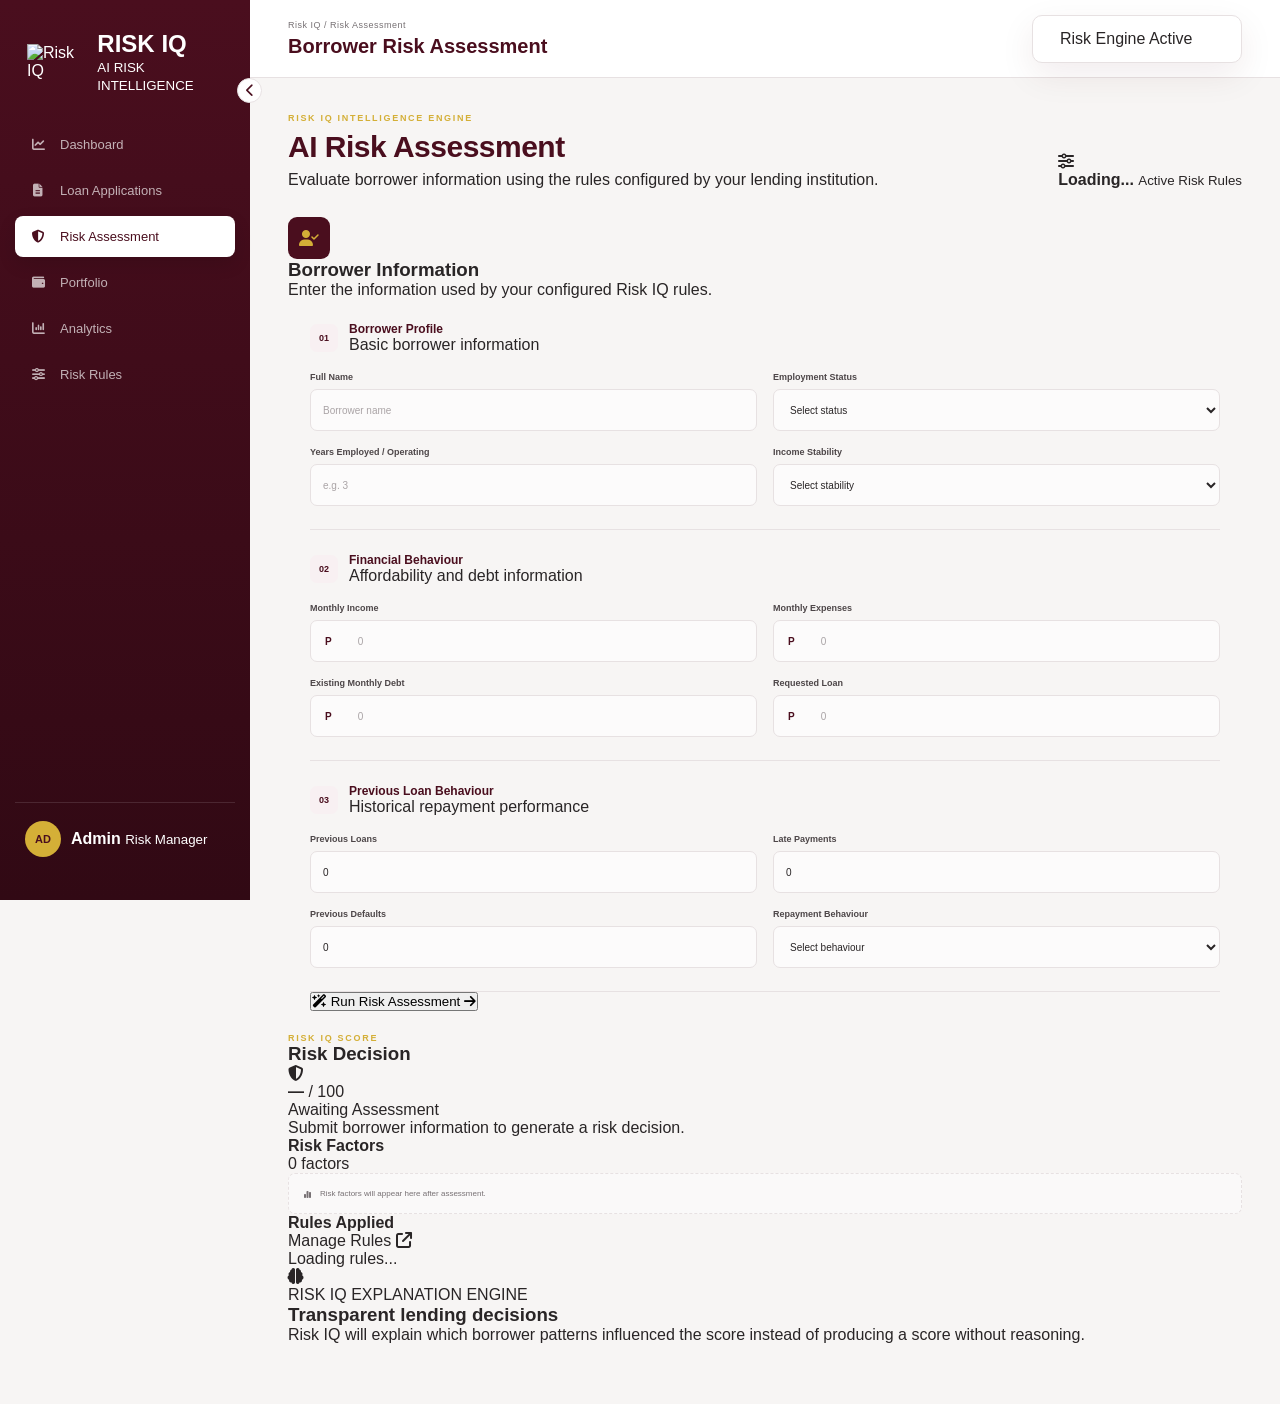
==== commit 9be45706: "Refactor risk-assessment.html for clarity and updates Updated the risk assessment HTML structure and" ====
--- a/risk-assessment.html
+++ b/risk-assessment.html
@@ -1,6 +1,5 @@
 <!DOCTYPE html>
 <html lang="en">
-
 <head>
     <meta charset="UTF-8">
     <meta name="viewport" content="width=device-width, initial-scale=1.0">
@@ -21,30 +20,22 @@
 
     <!-- ================= SIDEBAR ================= -->
 
-    <aside class="sidebar" id="sidebar">
+    <aside class="sidebar">
 
         <div class="brand">
 
-            <div class="brand-icon">
-                <i class="fa-solid fa-shield-halved"></i>
+            <img src="logo.png" alt="Risk IQ">
+
+            <div>
+                <h1>RISK <span>IQ</span></h1>
+                <small>AI RISK INTELLIGENCE</small>
             </div>
 
-            <div class="brand-text">
-                <h1>RISK IQ</h1>
-                <span>AI RISK INTELLIGENCE</span>
-            </div>
-
         </div>
 
-
-        <button
-            type="button"
-            class="sidebar-toggle"
-            id="sidebarToggle"
-        >
+        <button class="sidebar-toggle" onclick="toggleSidebar()">
             <i class="fa-solid fa-chevron-left"></i>
         </button>
-
 
         <nav class="navigation">
 
@@ -58,11 +49,6 @@
                 <span>Loan Applications</span>
             </a>
 
-            <a href="borrowers.html" class="nav-item">
-                <i class="fa-solid fa-users"></i>
-                <span>Borrowers</span>
-            </a>
-
             <a href="risk-assessment.html" class="nav-item active">
                 <i class="fa-solid fa-shield-halved"></i>
                 <span>Risk Assessment</span>
@@ -85,7 +71,6 @@
 
         </nav>
 
-
         <div class="sidebar-bottom">
 
             <div class="admin-profile">
@@ -94,7 +79,7 @@
                     AD
                 </div>
 
-                <div class="admin-info">
+                <div>
                     <strong>Admin</strong>
                     <small>Risk Manager</small>
                 </div>
@@ -106,119 +91,95 @@
     </aside>
 
 
-
     <!-- ================= MAIN ================= -->
 
-    <main class="main" id="main">
-
-
-        <!-- ================= TOPBAR ================= -->
+    <main class="main">
+
+        <!-- TOPBAR -->
 
         <header class="topbar">
 
             <div class="page-title">
 
                 <div class="breadcrumb">
-                    RISK IQ / RISK ASSESSMENT
+                    Risk IQ / Risk Assessment
                 </div>
 
                 <h2>Borrower Risk Assessment</h2>
 
             </div>
 
-
             <div class="top-actions">
 
-                <button type="button" class="icon-button">
-                    <i class="fa-solid fa-magnifying-glass"></i>
-                </button>
-
-                <button type="button" class="icon-button notification">
-                    <i class="fa-solid fa-bell"></i>
+                <div class="engine-status">
                     <span></span>
-                </button>
-
-
-                <div class="top-profile">
-
-                    <div class="avatar">
-                        AD
+                    Risk Engine Active
+                </div>
+
+            </div>
+
+        </header>
+
+
+        <!-- CONTENT -->
+
+        <section class="content">
+
+            <!-- PAGE HEADER -->
+
+            <div class="page-header">
+
+                <div>
+
+                    <p class="eyebrow">
+                        RISK IQ INTELLIGENCE ENGINE
+                    </p>
+
+                    <h1>AI Risk Assessment</h1>
+
+                    <p>
+                        Evaluate borrower information using the rules configured
+                        by your lending institution.
+                    </p>
+
+                </div>
+
+                <div class="rule-status">
+
+                    <i class="fa-solid fa-sliders"></i>
+
+                    <div>
+                        <strong id="activeRuleCount">Loading...</strong>
+                        <small>Active Risk Rules</small>
                     </div>
 
-                    <div>
-                        <strong>Admin</strong>
-                        <small>Risk Manager</small>
-                    </div>
-
                 </div>
 
             </div>
 
-        </header>
-
-
-
-        <!-- ================= CONTENT ================= -->
-
-        <section class="content">
-
-
-            <!-- PAGE INTRO -->
-
-            <div class="page-header">
-
-                <div>
-
-                    <p class="eyebrow">
-                        RISK IQ RISK ENGINE
-                    </p>
-
-                    <h1>
-                        Borrower Risk Assessment
-                    </h1>
-
-                    <p class="page-description">
-                        Evaluate affordability, debt behaviour, repayment history,
-                        previous loans and income stability to generate a
-                        transparent risk score.
-                    </p>
-
-                </div>
-
-
-                <div class="engine-status">
-
-                    <span class="status-dot"></span>
-
-                    <div>
-                        <strong>Risk Engine Online</strong>
-                        <small>Rule-based intelligence active</small>
-                    </div>
-
-                </div>
-
-            </div>
-
-
-
-            <!-- ================= ENGINE ================= -->
-
-            <div class="engine-layout">
-
-
-                <!-- ================= INPUT PANEL ================= -->
-
-                <section class="input-panel">
-
-                    <div class="panel-heading">
+
+            <!-- ================= ASSESSMENT ================= -->
+
+            <div class="assessment-layout">
+
+
+                <!-- LEFT SIDE -->
+
+                <div class="assessment-form-card">
+
+                    <div class="card-heading">
 
                         <div class="heading-icon">
-                            <i class="fa-solid fa-user-shield"></i>
+                            <i class="fa-solid fa-user-check"></i>
                         </div>
 
                         <div>
-                            <h3>Borrower Data</h3>
-                            <p>Enter the information used by Risk IQ.</p>
+                            <h3>Borrower Information</h3>
+
+                            <p>
+                                Enter the information used by your configured
+                                Risk IQ rules.
+                            </p>
                         </div>
 
                     </div>
@@ -237,7 +198,7 @@
 
                                 <div>
                                     <h4>Borrower Profile</h4>
-                                    <small>Identity and employment</small>
+                                    <p>Basic borrower information</p>
                                 </div>
 
                             </div>
@@ -247,15 +208,12 @@
 
                                 <div class="form-group">
 
-                                    <label for="fullName">
-                                        Full Name
-                                    </label>
+                                    <label>Full Name</label>
 
                                     <input
                                         type="text"
                                         id="fullName"
-                                        name="fullName"
-                                        placeholder="Enter full name"
+                                        placeholder="Borrower name"
                                     >
 
                                 </div>
@@ -263,25 +221,7 @@
 
                                 <div class="form-group">
 
-                                    <label for="omang">
-                                        Omang / Passport
-                                    </label>
-
-                                    <input
-                                        type="text"
-                                        id="omang"
-                                        name="omang"
-                                        placeholder="Identity number"
-                                    >
-
-                                </div>
-
-
-                                <div class="form-group">
-
-                                    <label for="employmentStatus">
-                                        Employment Status
-                                    </label>
+                                    <label>Employment Status</label>
 
                                     <select id="employmentStatus">
 
@@ -312,9 +252,7 @@
 
                                 <div class="form-group">
 
-                                    <label for="yearsEmployed">
-                                        Years Employed / Operating
-                                    </label>
+                                    <label>Years Employed / Operating</label>
 
                                     <input
                                         type="number"
@@ -325,12 +263,38 @@
 
                                 </div>
 
+
+                                <div class="form-group">
+
+                                    <label>Income Stability</label>
+
+                                    <select id="incomeStability">
+
+                                        <option value="">
+                                            Select stability
+                                        </option>
+
+                                        <option value="stable">
+                                            Stable
+                                        </option>
+
+                                        <option value="moderate">
+                                            Moderate
+                                        </option>
+
+                                        <option value="unstable">
+                                            Unstable
+                                        </option>
+
+                                    </select>
+
+                                </div>
+
                             </div>
 
                         </div>
 
 
-
                         <!-- FINANCIAL -->
 
                         <div class="form-section">
@@ -340,8 +304,8 @@
                                 <span>02</span>
 
                                 <div>
-                                    <h4>Affordability</h4>
-                                    <small>Income, expenses and debt</small>
+                                    <h4>Financial Behaviour</h4>
+                                    <p>Affordability and debt information</p>
                                 </div>
 
                             </div>
@@ -351,22 +315,17 @@
 
                                 <div class="form-group">
 
-                                    <label for="monthlyIncome">
-                                        Monthly Income
-                                    </label>
+                                    <label>Monthly Income</label>
 
                                     <div class="money-input">
-
                                         <span>P</span>
 
                                         <input
                                             type="number"
                                             id="monthlyIncome"
                                             min="0"
-                                            step="0.01"
-                                            placeholder="0.00"
+                                            placeholder="0"
                                         >
-
                                     </div>
 
                                 </div>
@@ -374,22 +333,17 @@
 
                                 <div class="form-group">
 
-                                    <label for="monthlyExpenses">
-                                        Monthly Expenses
-                                    </label>
+                                    <label>Monthly Expenses</label>
 
                                     <div class="money-input">
-
                                         <span>P</span>
 
                                         <input
                                             type="number"
                                             id="monthlyExpenses"
                                             min="0"
-                                            step="0.01"
-                                            placeholder="0.00"
+                                            placeholder="0"
                                         >
-
                                     </div>
 
                                 </div>
@@ -397,22 +351,17 @@
 
                                 <div class="form-group">
 
-                                    <label for="monthlyDebt">
-                                        Existing Monthly Debt
-                                    </label>
+                                    <label>Existing Monthly Debt</label>
 
                                     <div class="money-input">
-
                                         <span>P</span>
 
                                         <input
                                             type="number"
                                             id="monthlyDebt"
                                             min="0"
-                                            step="0.01"
-                                            placeholder="0.00"
+                                            placeholder="0"
                                         >
-
                                     </div>
 
                                 </div>
@@ -420,29 +369,18 @@
 
                                 <div class="form-group">
 
-                                    <label for="incomeStability">
-                                        Income Stability
-                                    </label>
-
-                                    <select id="incomeStability">
-
-                                        <option value="">
-                                            Select stability
-                                        </option>
-
-                                        <option value="stable">
-                                            Stable
-                                        </option>
-
-                                        <option value="moderate">
-                                            Moderate
-                                        </option>
-
-                                        <option value="unstable">
-                                            Unstable
-                                        </option>
-
-                                    </select>
+                                    <label>Requested Loan</label>
+
+                                    <div class="money-input">
+                                        <span>P</span>
+
+                                        <input
+                                            type="number"
+                                            id="loanAmount"
+                                            min="0"
+                                            placeholder="0"
+                                        >
+                                    </div>
 
                                 </div>
 
@@ -451,8 +389,7 @@
                         </div>
 
 
-
-                        <!-- REPAYMENT -->
+                        <!-- LOAN HISTORY -->
 
                         <div class="form-section">
 
@@ -461,8 +398,8 @@
                                 <span>03</span>
 
                                 <div>
-                                    <h4>Repayment Behaviour</h4>
-                                    <small>Previous credit performance</small>
+                                    <h4>Previous Loan Behaviour</h4>
+                                    <p>Historical repayment performance</p>
                                 </div>
 
                             </div>
@@ -472,15 +409,13 @@
 
                                 <div class="form-group">
 
-                                    <label for="previousLoans">
-                                        Previous Loans
-                                    </label>
+                                    <label>Previous Loans</label>
 
                                     <input
                                         type="number"
                                         id="previousLoans"
                                         min="0"
-                                        placeholder="0"
+                                        value="0"
                                     >
 
                                 </div>
@@ -488,15 +423,13 @@
 
                                 <div class="form-group">
 
-                                    <label for="latePayments">
-                                        Late Payments
-                                    </label>
+                                    <label>Late Payments</label>
 
                                     <input
                                         type="number"
                                         id="latePayments"
                                         min="0"
-                                        placeholder="0"
+                                        value="0"
                                     >
 
                                 </div>
@@ -504,15 +437,13 @@
 
                                 <div class="form-group">
 
-                                    <label for="previousDefaults">
-                                        Previous Defaults
-                                    </label>
+                                    <label>Previous Defaults</label>
 
                                     <input
                                         type="number"
                                         id="previousDefaults"
                                         min="0"
-                                        placeholder="0"
+                                        value="0"
                                     >
 
                                 </div>
@@ -520,23 +451,31 @@
 
                                 <div class="form-group">
 
-                                    <label for="loanAmount">
-                                        Requested Loan
-                                    </label>
-
-                                    <div class="money-input">
-
-                                        <span>P</span>
-
-                                        <input
-                                            type="number"
-                                            id="loanAmount"
-                                            min="0"
-                                            step="0.01"
-                                            placeholder="0.00"
-                                        >
-
-                                    </div>
+                                    <label>Repayment Behaviour</label>
+
+                                    <select id="repaymentBehaviour">
+
+                                        <option value="">
+                                            Select behaviour
+                                        </option>
+
+                                        <option value="excellent">
+                                            Excellent
+                                        </option>
+
+                                        <option value="good">
+                                            Good
+                                        </option>
+
+                                        <option value="average">
+                                            Average
+                                        </option>
+
+                                        <option value="poor">
+                                            Poor
+                                        </option>
+
+                                    </select>
 
                                 </div>
 
@@ -545,142 +484,87 @@
                         </div>
 
 
-
-                        <!-- ACTION -->
-
-                        <div class="form-actions">
-
-                            <div class="security-note">
-
-                                <i class="fa-solid fa-lock"></i>
-
-                                <span>
-                                    Risk IQ analyses the supplied information
-                                    locally before returning the assessment.
-                                </span>
-
-                            </div>
-
-
-                            <button
-                                type="submit"
-                                class="score-button"
-                            >
-
-                                <i class="fa-solid fa-wand-magic-sparkles"></i>
-
-                                Analyse Risk
-
-                            </button>
-
-                        </div>
+                        <button
+                            type="submit"
+                            class="assess-button"
+                        >
+
+                            <i class="fa-solid fa-wand-magic-sparkles"></i>
+
+                            Run Risk Assessment
+
+                            <i class="fa-solid fa-arrow-right"></i>
+
+                        </button>
 
                     </form>
 
-                </section>
-
+                </div>
 
 
                 <!-- ================= RESULT ================= -->
 
-                <section class="result-panel">
-
-
-                    <div class="result-top">
+                <div class="risk-result-card">
+
+                    <div class="result-header">
 
                         <div>
 
-                            <span class="result-label">
+                            <p class="eyebrow">
                                 RISK IQ SCORE
-                            </span>
-
-                            <h3>
-                                Risk Result
-                            </h3>
-
-                        </div>
-
-                        <div class="result-icon">
-                            <i class="fa-solid fa-brain"></i>
-                        </div>
+                            </p>
+
+                            <h3>Risk Decision</h3>
+
+                        </div>
+
+                        <i class="fa-solid fa-shield-halved"></i>
 
                     </div>
 
 
-
-                    <!-- SCORE -->
-
-                    <div class="score-area">
-
-                        <div class="score-ring" id="scoreRing">
-
-                            <div class="score-number">
-
-                                <strong id="riskScore">
-                                    --
-                                </strong>
-
-                                <span>
-                                    / 100
-                                </span>
-
-                            </div>
-
-                        </div>
-
-
-                        <div class="risk-status">
-
-                            <h3 id="riskLevel">
-                                Awaiting Assessment
-                            </h3>
-
-                            <p id="riskDescription">
-                                Enter borrower information and run the
-                                Risk IQ engine.
-                            </p>
+                    <div
+                        id="riskScoreCircle"
+                        class="score-circle"
+                    >
+
+                        <div>
+
+                            <strong id="riskScore">
+                                —
+                            </strong>
+
+                            <span>/ 100</span>
 
                         </div>
 
                     </div>
 
 
-
-                    <!-- SCALE -->
-
-                    <div class="risk-scale">
-
-                        <div>
-                            <span class="scale-dot low"></span>
-                            <strong>75–100</strong>
-                            <small>Low Risk</small>
-                        </div>
-
-                        <div>
-                            <span class="scale-dot medium"></span>
-                            <strong>50–74</strong>
-                            <small>Medium Risk</small>
-                        </div>
-
-                        <div>
-                            <span class="scale-dot high"></span>
-                            <strong>0–49</strong>
-                            <small>High Risk</small>
-                        </div>
-
+                    <div
+                        id="riskLevel"
+                        class="risk-level"
+                    >
+                        Awaiting Assessment
                     </div>
 
 
-
-                    <!-- FACTORS -->
-
-                    <div class="factors">
-
-                        <div class="factors-header">
-
-                            <h4>
-                                Risk Factors
-                            </h4>
+                    <p
+                        id="riskDecision"
+                        class="decision-text"
+                    >
+                        Submit borrower information to generate
+                        a risk decision.
+                    </p>
+
+
+                    <!-- SCORE BREAKDOWN -->
+
+                    <div class="breakdown">
+
+                        <div class="breakdown-heading">
+
+                            <h4>Risk Factors</h4>
 
                             <span id="factorCount">
                                 0 factors
@@ -695,9 +579,10 @@
 
                                 <i class="fa-solid fa-chart-simple"></i>
 
-                                <span>
-                                    Your risk factors will appear here.
-                                </span>
+                                <p>
+                                    Risk factors will appear here
+                                    after assessment.
+                                </p>
 
                             </div>
 
@@ -706,153 +591,61 @@
                     </div>
 
 
-
-                    <!-- DECISION -->
-
-                    <div class="decision-card">
-
-                        <div class="decision-symbol">
-
-                            <i class="fa-solid fa-scale-balanced"></i>
-
-                        </div>
-
-
-                        <div>
-
-                            <span>
-                                RECOMMENDED DECISION
-                            </span>
-
-                            <strong id="loanDecision">
-                                Awaiting Assessment
-                            </strong>
+                    <!-- RULES USED -->
+
+                    <div class="rules-used">
+
+                        <div class="rules-heading">
+
+                            <h4>Rules Applied</h4>
+
+                            <a href="risk-rules.html">
+                                Manage Rules
+                                <i class="fa-solid fa-arrow-up-right-from-square"></i>
+                            </a>
+
+                        </div>
+
+                        <div id="rulesApplied">
+
+                            Loading rules...
 
                         </div>
 
                     </div>
 
-                </section>
+                </div>
 
             </div>
 
 
-
-            <!-- ================= REASONING ================= -->
-
-            <section class="reasoning-card">
-
-                <div class="reasoning-icon">
-
-                    <i class="fa-solid fa-lightbulb"></i>
-
-                </div>
-
-
-                <div class="reasoning-content">
-
-                    <span>
-                        RISK IQ REASONING
-                    </span>
+            <!-- ================= DECISION EXPLANATION ================= -->
+
+            <div class="explanation-card">
+
+                <div class="explanation-icon">
+                    <i class="fa-solid fa-brain"></i>
+                </div>
+
+                <div>
+
+                    <span>RISK IQ EXPLANATION ENGINE</span>
 
                     <h3>
-                        Why did the engine give this score?
+                        Transparent lending decisions
                     </h3>
 
-                    <p id="riskReasoning">
-
-                        The engine will explain the assessment after
-                        borrower information has been analysed.
+                    <p id="riskExplanation">
+
+                        Risk IQ will explain which borrower patterns
+                        influenced the score instead of producing
+                        a score without reasoning.
 
                     </p>
 
                 </div>
 
-            </section>
-
-
-
-            <!-- ================= ENGINE FACTORS ================= -->
-
-            <section class="engine-info">
-
-                <div class="engine-info-header">
-
-                    <div>
-
-                        <span>
-                            RISK ENGINE
-                        </span>
-
-                        <h3>
-                            What Risk IQ analyses
-                        </h3>
-
-                    </div>
-
-                </div>
-
-
-                <div class="factor-grid">
-
-                    <div class="factor-card">
-
-                        <i class="fa-solid fa-wallet"></i>
-
-                        <strong>Affordability</strong>
-
-                        <p>
-                            Income compared with expenses and existing
-                            debt obligations.
-                        </p>
-
-                    </div>
-
-
-                    <div class="factor-card">
-
-                        <i class="fa-solid fa-clock-rotate-left"></i>
-
-                        <strong>Repayment Behaviour</strong>
-
-                        <p>
-                            Previous late payments, defaults and
-                            loan performance.
-                        </p>
-
-                    </div>
-
-
-                    <div class="factor-card">
-
-                        <i class="fa-solid fa-money-bill-trend-up"></i>
-
-                        <strong>Income Stability</strong>
-
-                        <p>
-                            Stability and consistency of the borrower's
-                            income source.
-                        </p>
-
-                    </div>
-
-
-                    <div class="factor-card">
-
-                        <i class="fa-solid fa-chart-line"></i>
-
-                        <strong>Debt Behaviour</strong>
-
-                        <p>
-                            Existing debt exposure and the borrower's
-                            ability to carry additional debt.
-                        </p>
-
-                    </div>
-
-                </div>
-
-            </section>
+            </div>
 
         </section>
 
@@ -860,6 +653,28 @@
 
 </div>
 
+
+<script>
+
+function toggleSidebar() {
+
+    document
+        .querySelector(".sidebar")
+        .classList.toggle("collapsed");
+
+    document
+        .querySelector(".main")
+        .classList.toggle("collapsed");
+
+}
+
+</script>
+
+
+<!-- IMPORTANT:
+     This is the only JavaScript file responsible
+     for the assessment logic.
+-->
 
 <script type="module" src="risk-assessment.js"></script>
 
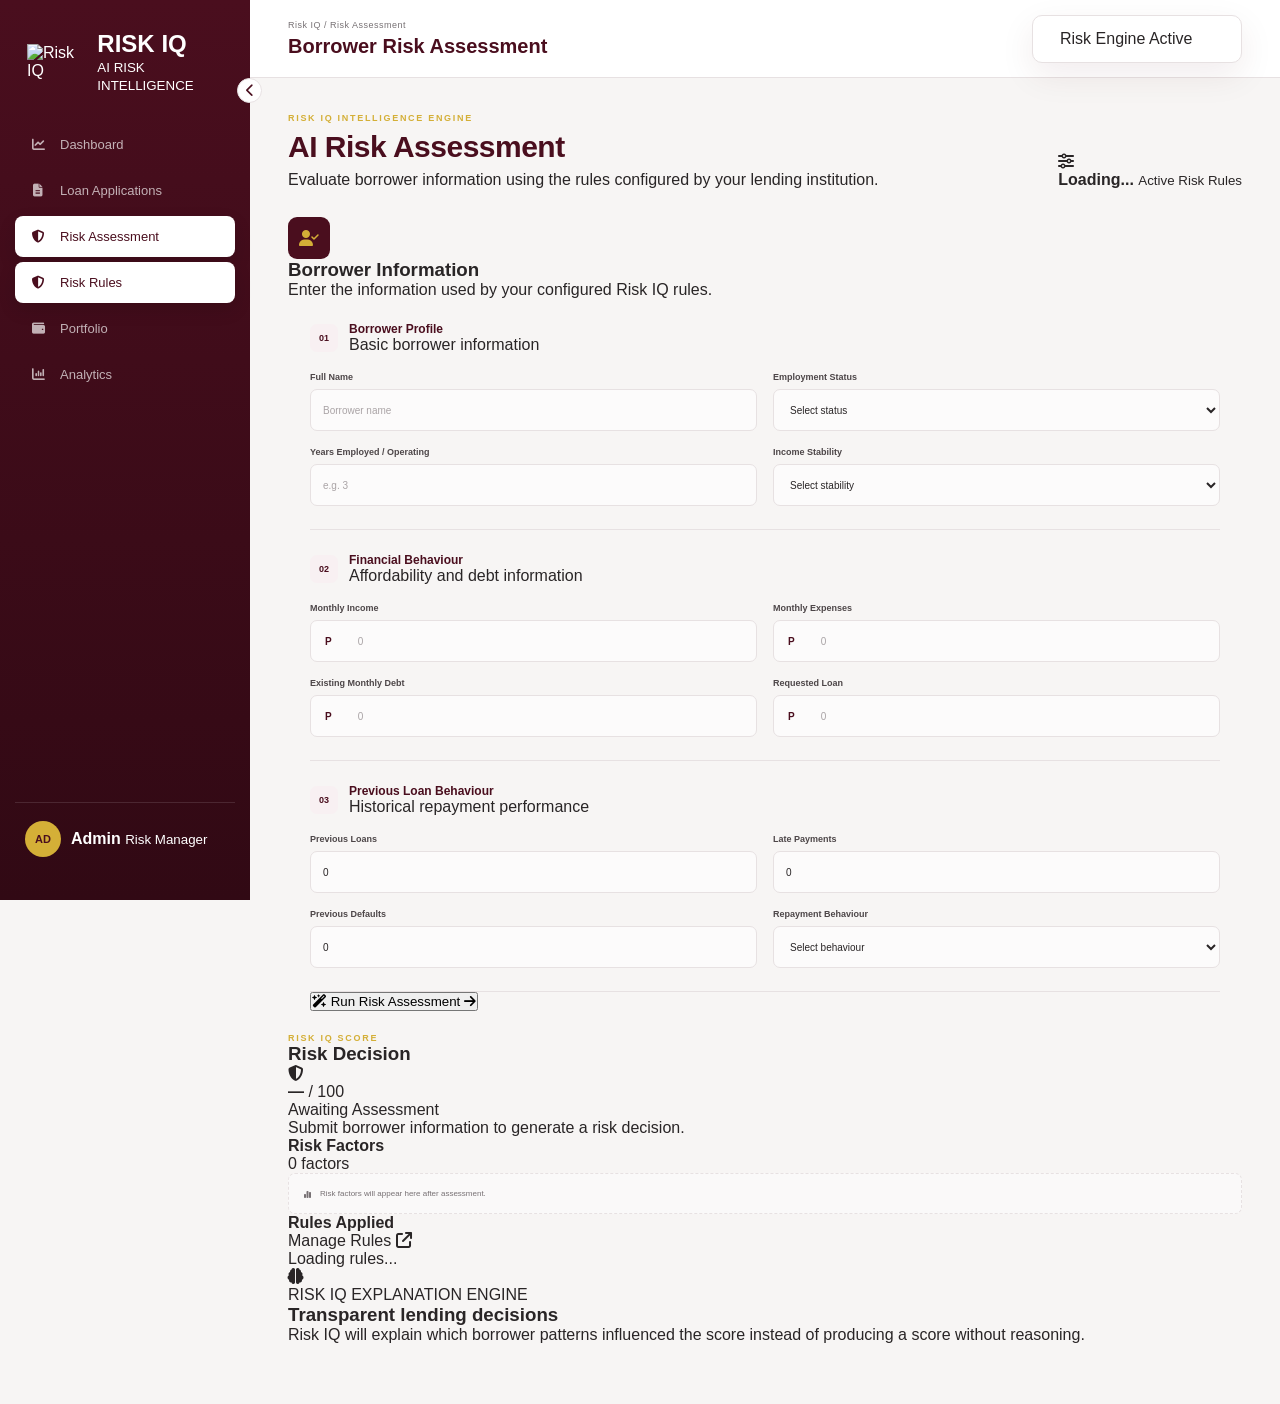
==== commit 39bf8109: "Update risk-assessment.html" ====
--- a/risk-assessment.html
+++ b/risk-assessment.html
@@ -53,6 +53,10 @@
                 <i class="fa-solid fa-shield-halved"></i>
                 <span>Risk Assessment</span>
             </a>
+             <a href="risk-rules.html" class="nav-item active">
+                <i class="fa-solid fa-shield-halved"></i>
+                <span>Risk Rules</span>
+            </a>
 
             <a href="portfolio.html" class="nav-item">
                 <i class="fa-solid fa-wallet"></i>
@@ -64,10 +68,6 @@
                 <span>Analytics</span>
             </a>
 
-            <a href="risk-rules.html" class="nav-item">
-                <i class="fa-solid fa-sliders"></i>
-                <span>Risk Rules</span>
-            </a>
 
         </nav>
 
